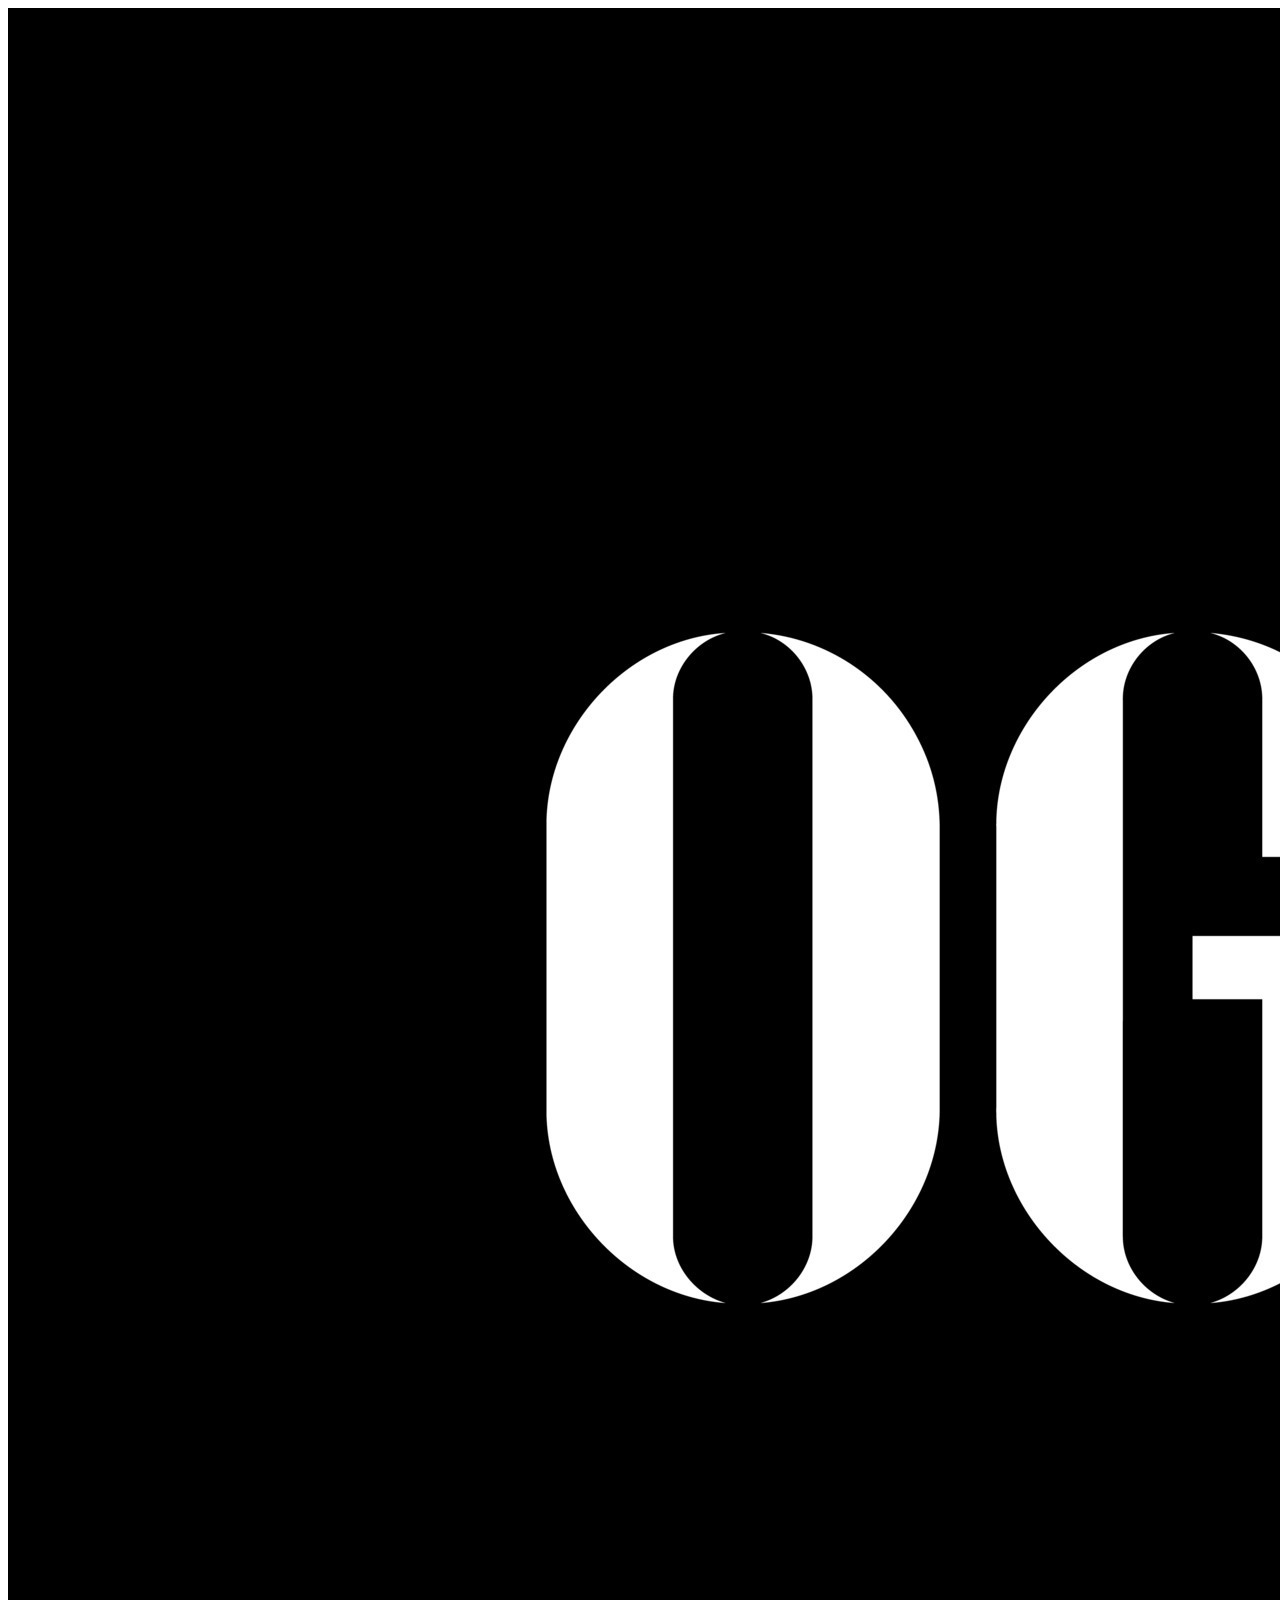
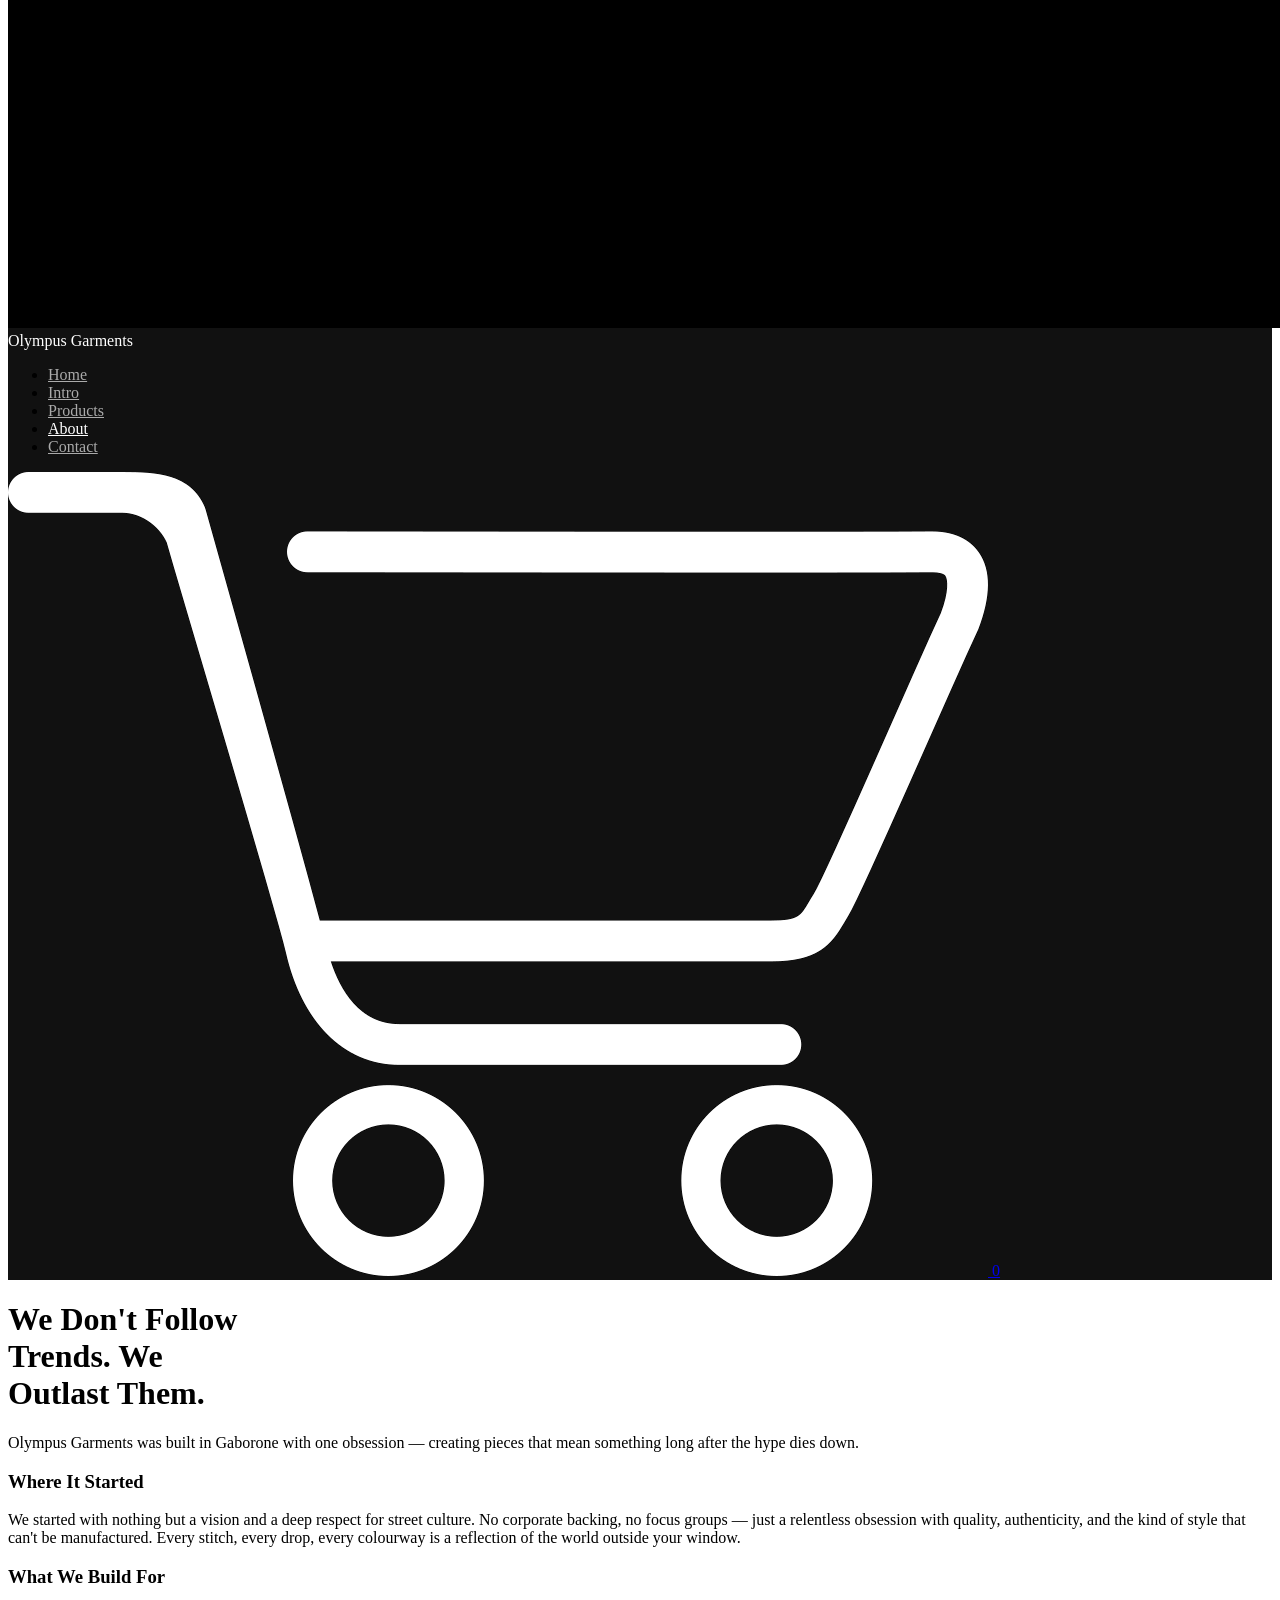
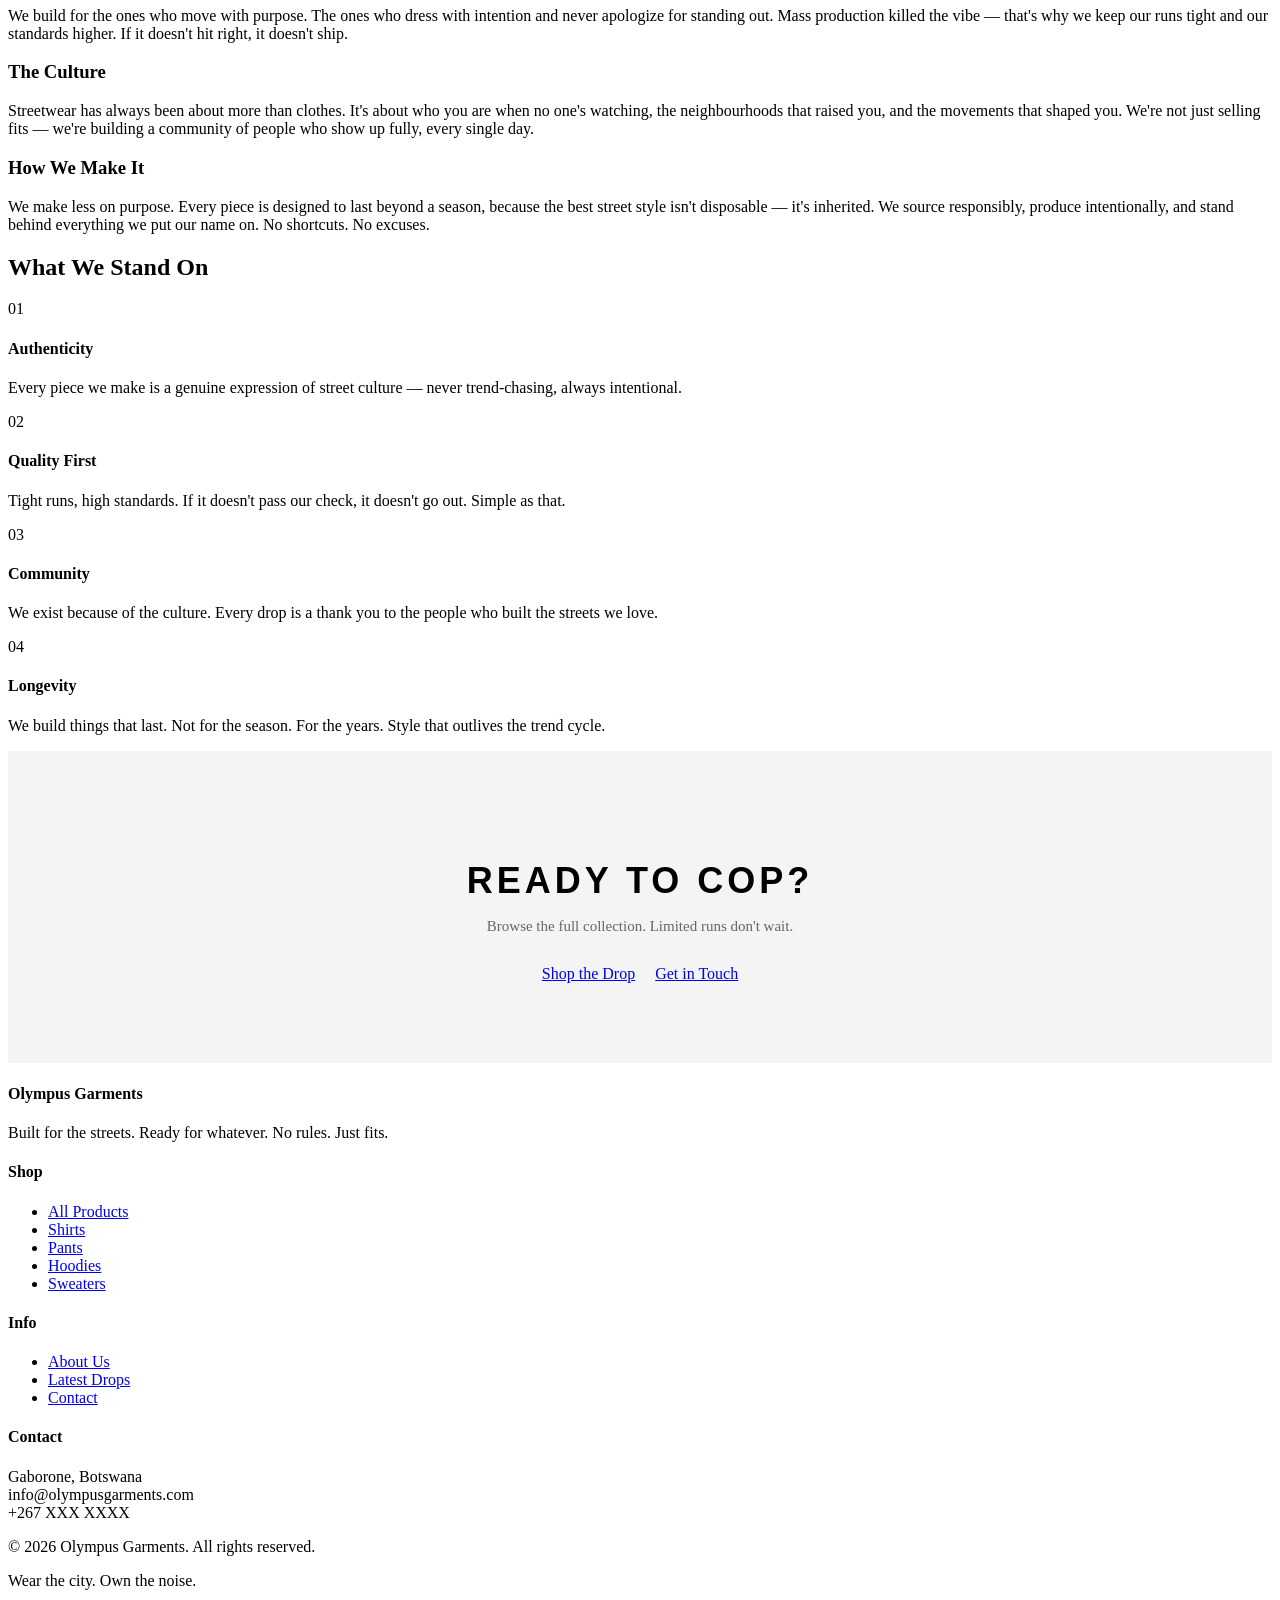
==== about.html @ c81aa8f4 "Update about.html" ====
<!DOCTYPE html>
<html lang="en">
<head>
    <meta charset="UTF-8">
    <meta name="viewport" content="width=device-width, initial-scale=1.0">
    <title>About — Olympus Garments</title>
    <link rel="stylesheet" href="style.css">
</head>
<body>

<!-- NAVBAR -->
<div style="background:#111;">
    <div class="container">
        <div class="navbar">
            <div class="logo">
                <img src="images/OG LOGO.webp" alt="OG Logo">
                <span class="brand-name" style="color:#fff;">Olympus Garments</span>
            </div>
            <nav>
                <ul>
                    <li><a href="index.html" style="color:#aaa;">Home</a></li>
                    <li><a href="intro.html" style="color:#aaa;">Intro</a></li>
                    <li><a href="products.html" style="color:#aaa;">Products</a></li>
                    <li><a href="about.html" style="color:#fff;">About</a></li>
                    <li><a href="contact.html" style="color:#aaa;">Contact</a></li>
                   
                </ul>
            </nav>
            <a href="cart.html" class="cart-icon">
                <img src="images/shopping-cart-svg-png-icon-download-28.png" alt="Cart" style="filter:invert(1)">
                <span class="cart-count" id="cartCount">0</span>
            </a>
        </div>
    </div>
</div>

<!-- HERO -->
<div class="about-hero">
    <div class="container">
        <h1>We Don't Follow<br>Trends. We<br>Outlast Them.</h1>
        <p>Olympus Garments was built in Gaborone with one obsession — creating pieces that mean something long after the hype dies down.</p>
    </div>
</div>

<!-- STORY BLOCKS -->
<div class="about-blocks">
    <div class="about-block">
        <h3>Where It Started</h3>
        <p>We started with nothing but a vision and a deep respect for street culture. No corporate backing, no focus groups — just a relentless obsession with quality, authenticity, and the kind of style that can't be manufactured. Every stitch, every drop, every colourway is a reflection of the world outside your window.</p>
    </div>
    <div class="about-block">
        <h3>What We Build For</h3>
        <p>We build for the ones who move with purpose. The ones who dress with intention and never apologize for standing out. Mass production killed the vibe — that's why we keep our runs tight and our standards higher. If it doesn't hit right, it doesn't ship.</p>
    </div>
    <div class="about-block">
        <h3>The Culture</h3>
        <p>Streetwear has always been about more than clothes. It's about who you are when no one's watching, the neighbourhoods that raised you, and the movements that shaped you. We're not just selling fits — we're building a community of people who show up fully, every single day.</p>
    </div>
    <div class="about-block">
        <h3>How We Make It</h3>
        <p>We make less on purpose. Every piece is designed to last beyond a season, because the best street style isn't disposable — it's inherited. We source responsibly, produce intentionally, and stand behind everything we put our name on. No shortcuts. No excuses.</p>
    </div>
</div>

<!-- VALUES -->
<div class="values-section">
    <div class="container">
        <div class="section-title light">
            <h2>What We Stand On</h2>
        </div>
        <div class="values-grid">
            <div class="value-item">
                <span class="value-num">01</span>
                <h4>Authenticity</h4>
                <p>Every piece we make is a genuine expression of street culture — never trend-chasing, always intentional.</p>
            </div>
            <div class="value-item">
                <span class="value-num">02</span>
                <h4>Quality First</h4>
                <p>Tight runs, high standards. If it doesn't pass our check, it doesn't go out. Simple as that.</p>
            </div>
            <div class="value-item">
                <span class="value-num">03</span>
                <h4>Community</h4>
                <p>We exist because of the culture. Every drop is a thank you to the people who built the streets we love.</p>
            </div>
            <div class="value-item">
                <span class="value-num">04</span>
                <h4>Longevity</h4>
                <p>We build things that last. Not for the season. For the years. Style that outlives the trend cycle.</p>
            </div>
        </div>
    </div>
</div>

<!-- CTA -->
<div style="background:#f4f4f4; padding:80px 0; text-align:center;">
    <div class="container">
        <h2 style="font-family:'Montserrat',sans-serif;font-size:36px;font-weight:900;letter-spacing:4px;text-transform:uppercase;margin-bottom:16px;">Ready to Cop?</h2>
        <p style="color:#666;font-size:15px;margin-bottom:30px;">Browse the full collection. Limited runs don't wait.</p>
        <a href="products.html" class="btn">Shop the Drop</a>
        <a href="contact.html" class="btn-outline" style="margin-left:16px;">Get in Touch</a>
    </div>
</div>

<!-- FOOTER -->
<footer>
    <div class="container">
        <div class="footer-grid">
            <div class="footer-col">
                <h4>Olympus Garments</h4>
                <p>Built for the streets. Ready for whatever. No rules. Just fits.</p>
            </div>
            <div class="footer-col">
                <h4>Shop</h4>
                <ul>
                    <li><a href="products.html">All Products</a></li>
                    <li><a href="products.html#shirts">Shirts</a></li>
                    <li><a href="products.html#pants">Pants</a></li>
                    <li><a href="products.html#hoodies">Hoodies</a></li>
                    <li><a href="products.html#sweaters">Sweaters</a></li>
                </ul>
            </div>
            <div class="footer-col">
                <h4>Info</h4>
                <ul>
                    <li><a href="about.html">About Us</a></li>
                    <li><a href="intro.html">Latest Drops</a></li>
                    <li><a href="contact.html">Contact</a></li>
                </ul>
            </div>
            <div class="footer-col">
                <h4>Contact</h4>
                <p>Gaborone, Botswana<br>info@olympusgarments.com<br>+267 XXX XXXX</p>
            </div>
        </div>
        <div class="footer-bottom">
            <p>© 2026 Olympus Garments. All rights reserved.</p>
            <p>Wear the city. Own the noise.</p>
        </div>
    </div>
</footer>

<script>
    function updateCartCount() {
        const cart = JSON.parse(localStorage.getItem('ogCart') || '[]');
        document.getElementById('cartCount').textContent = cart.reduce((a, i) => a + i.qty, 0);
    }
    updateCartCount();
</script>
</body>
</html>
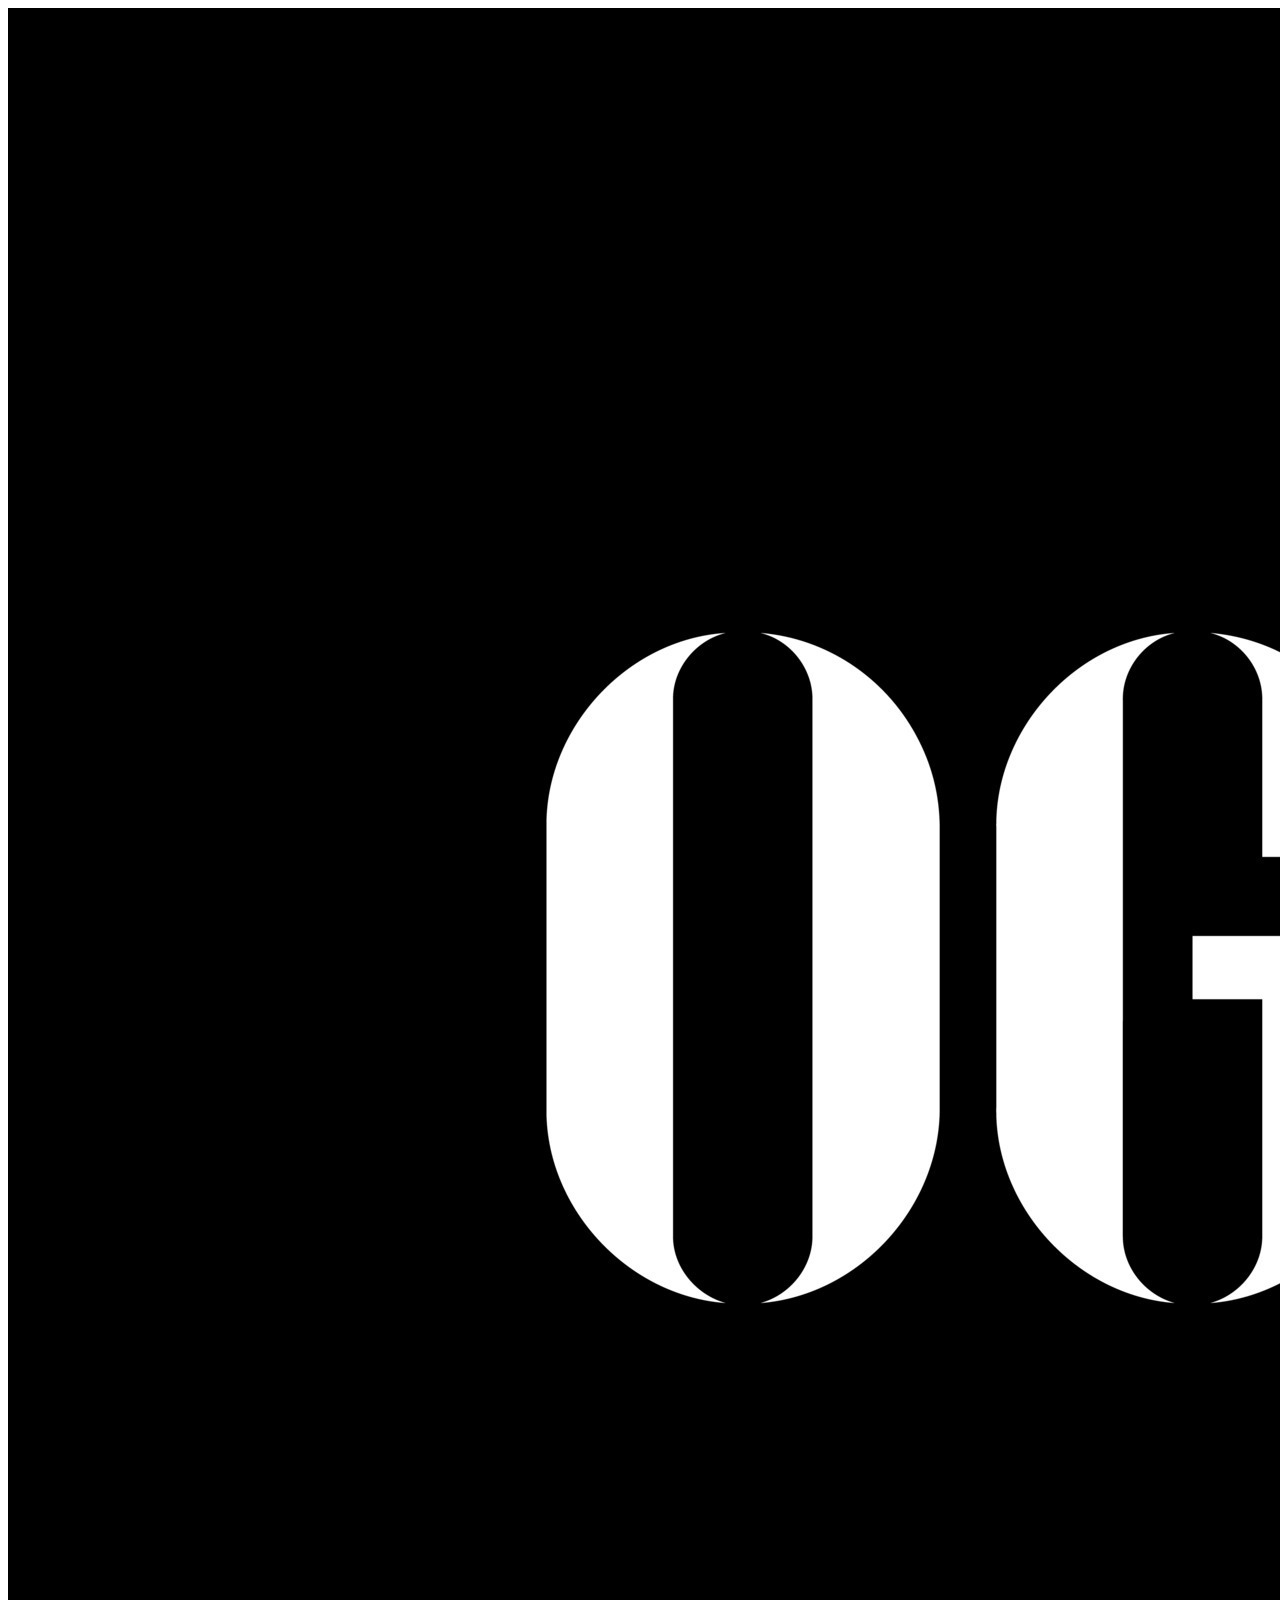
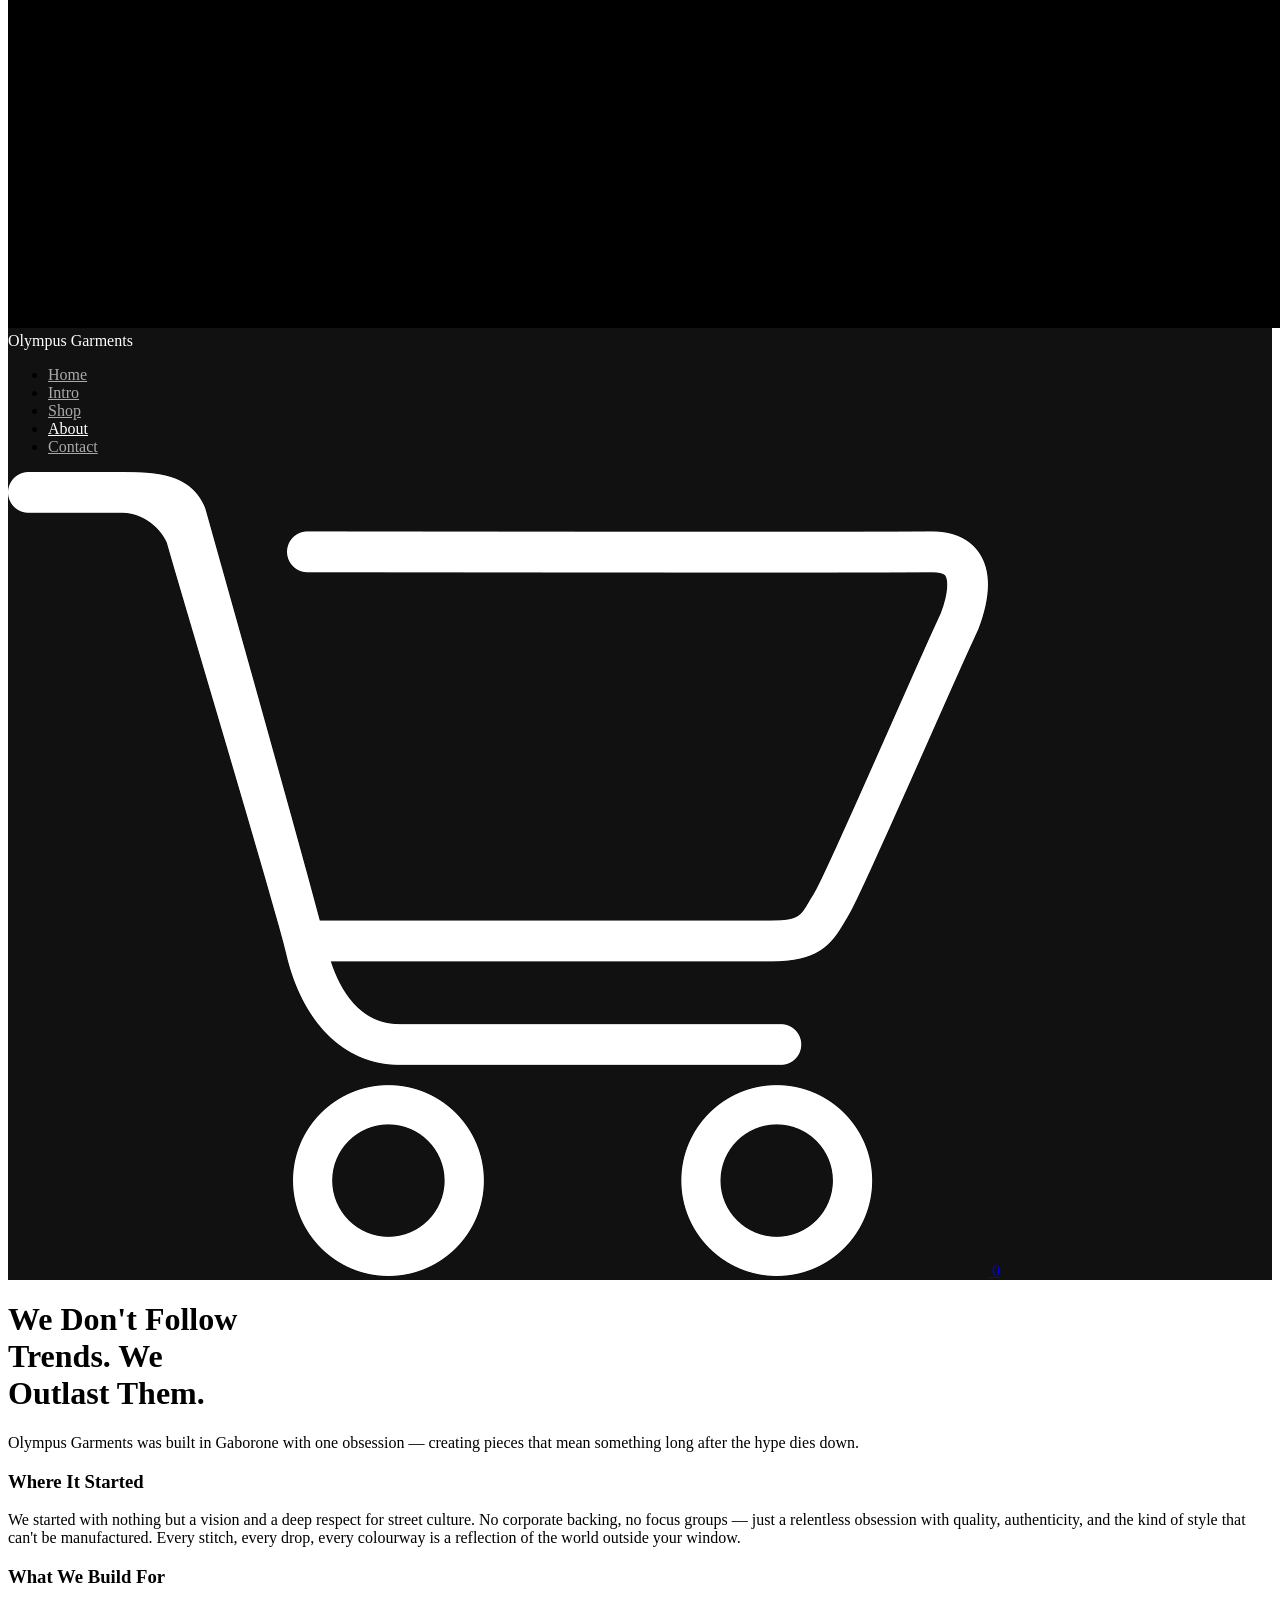
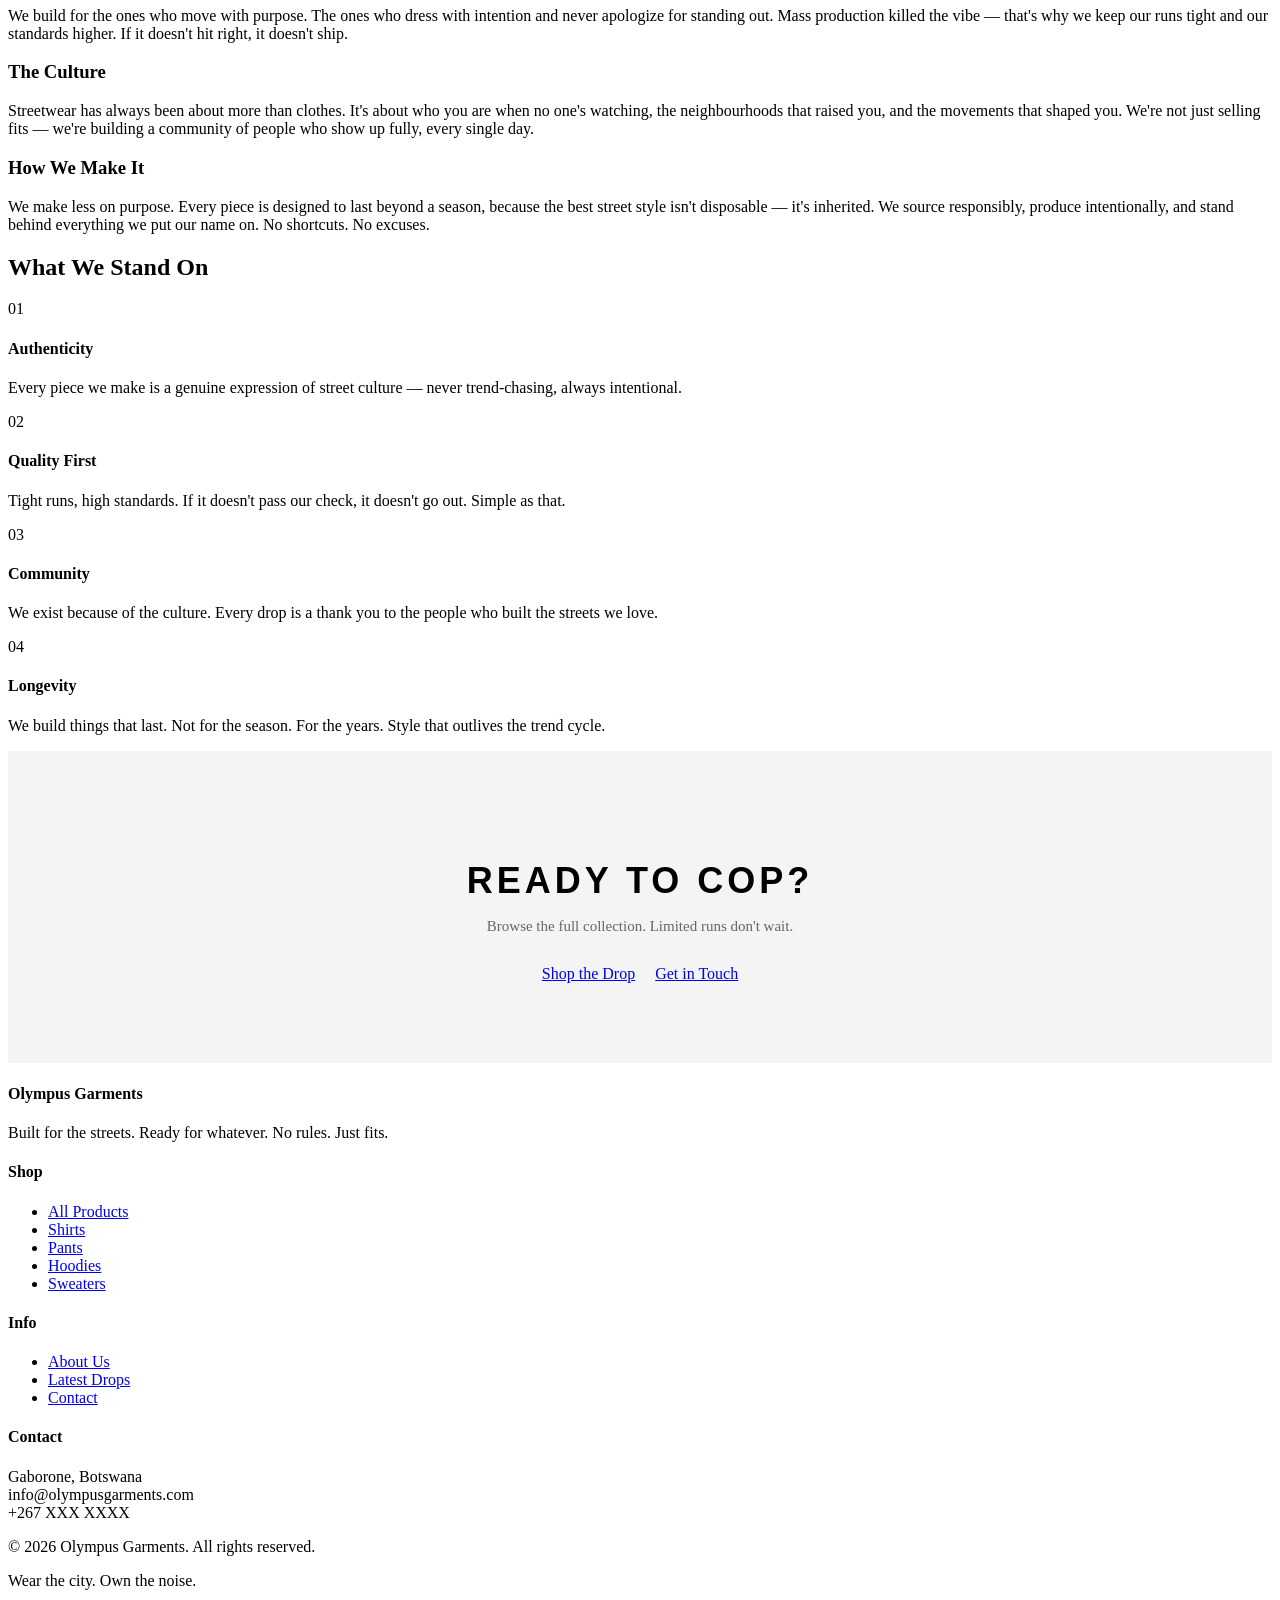
==== commit 5a39d7f9: "Update about.html" ====
--- a/about.html
+++ b/about.html
@@ -21,7 +21,7 @@
                 <ul>
                     <li><a href="index.html" style="color:#aaa;">Home</a></li>
                     <li><a href="intro.html" style="color:#aaa;">Intro</a></li>
-                    <li><a href="products.html" style="color:#aaa;">Products</a></li>
+                    <li><a href="shop.html" style="color:#aaa;">Shop</a></li>
                     <li><a href="about.html" style="color:#fff;">About</a></li>
                     <li><a href="contact.html" style="color:#aaa;">Contact</a></li>
                    
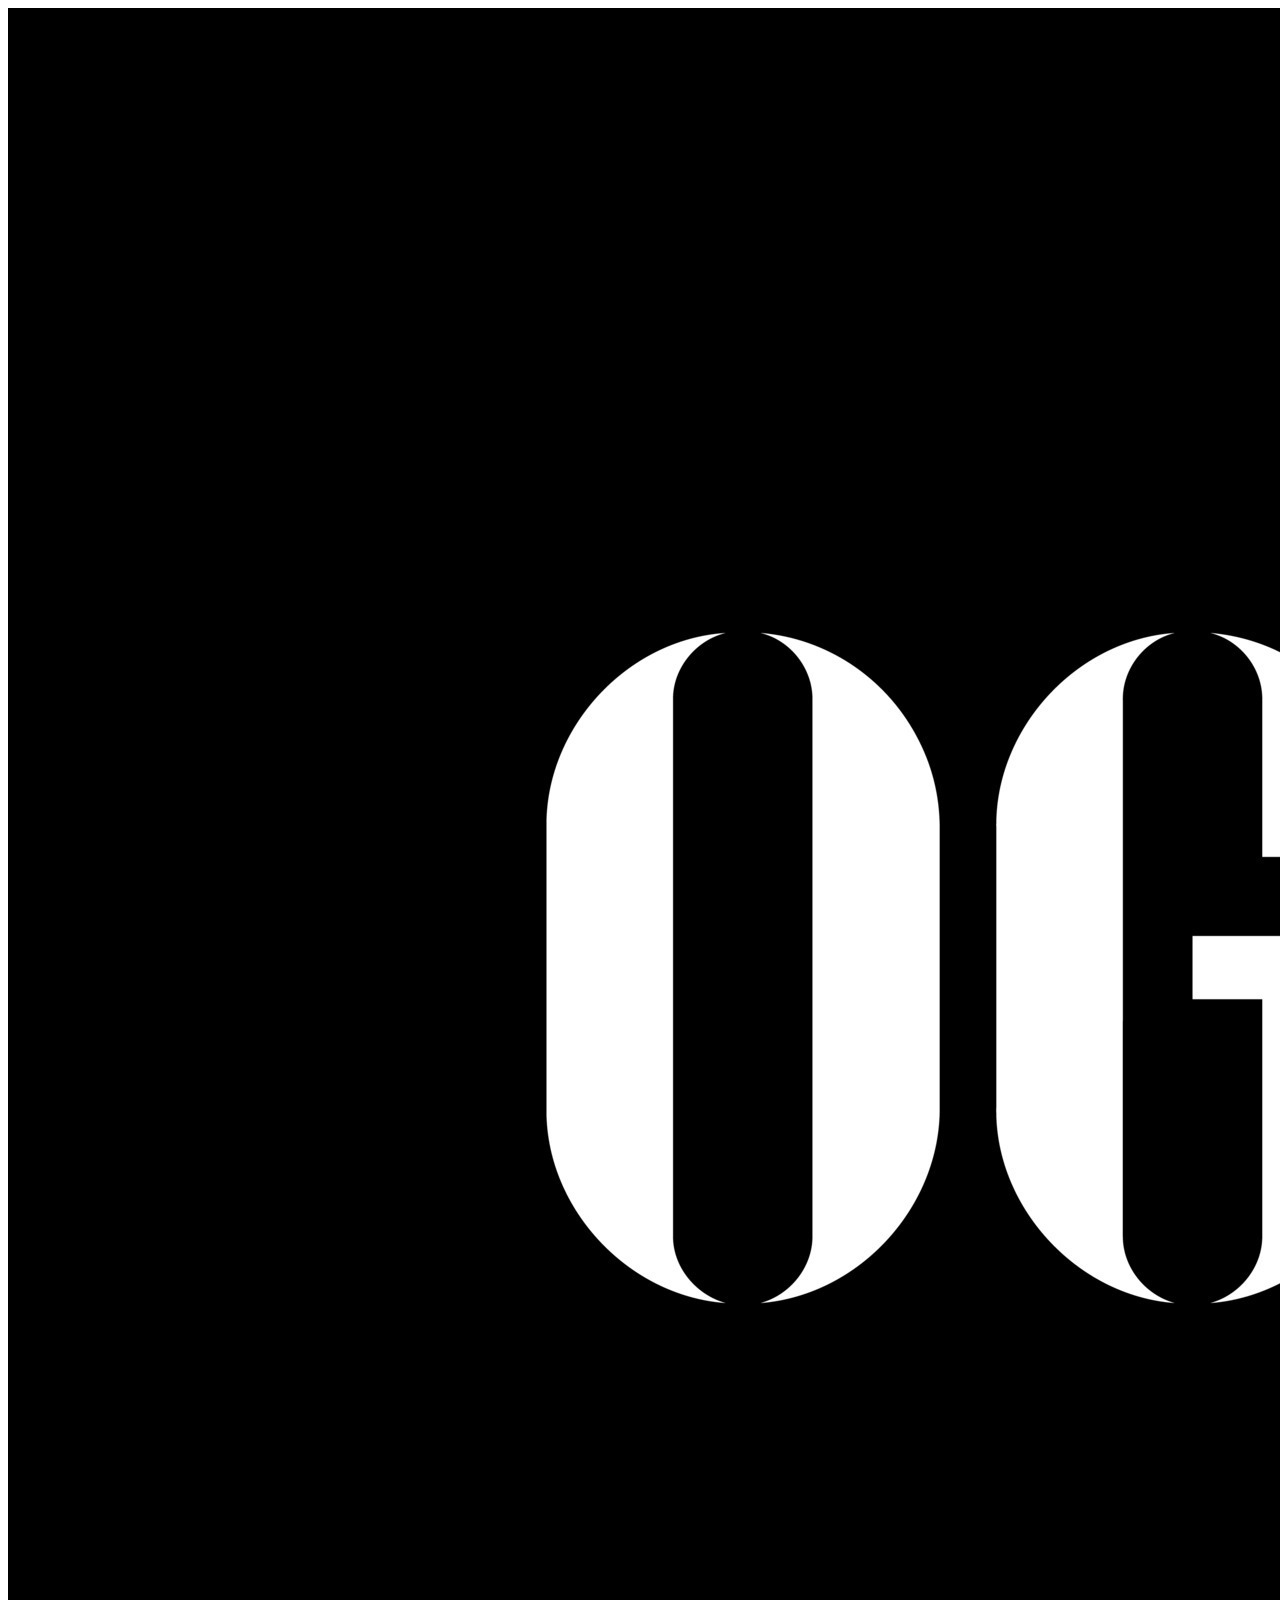
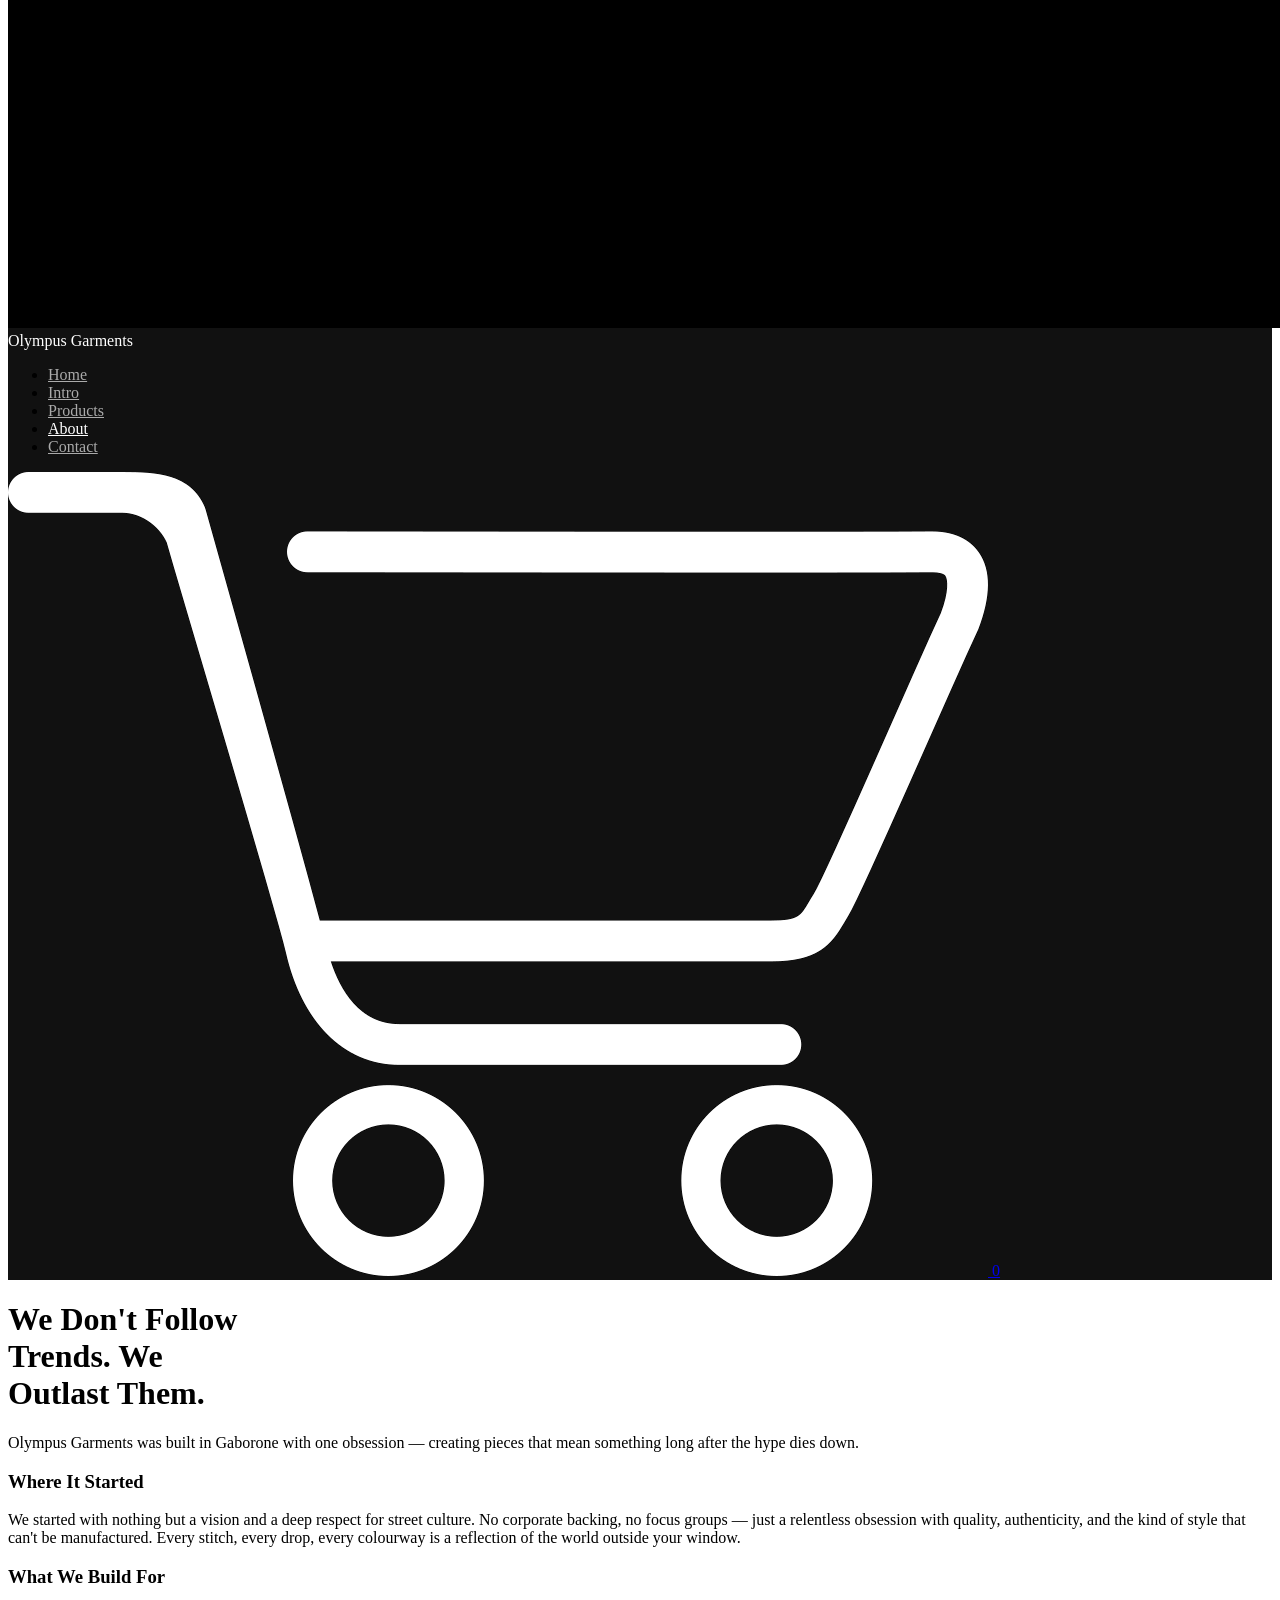
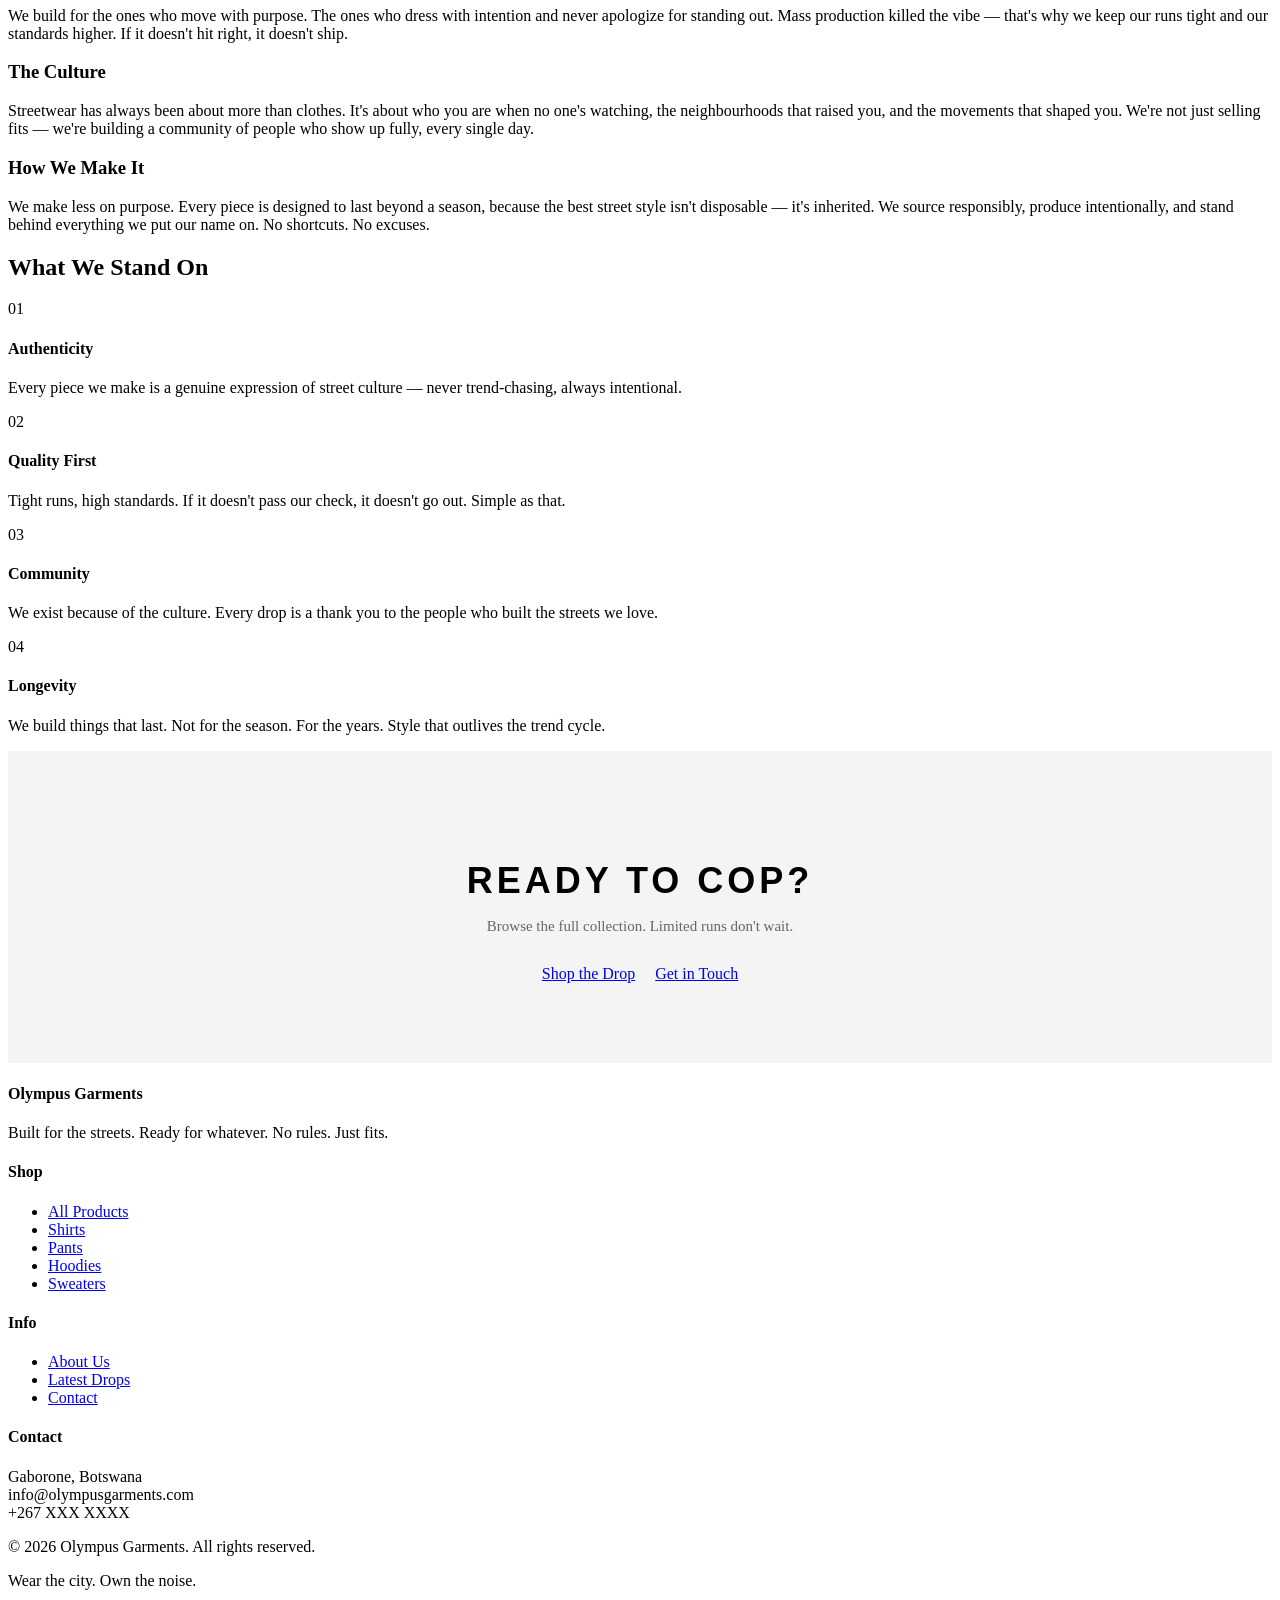
==== commit 74201074: "Replace 'Shop' link with 'Products' link" ====
--- a/about.html
+++ b/about.html
@@ -21,7 +21,7 @@
                 <ul>
                     <li><a href="index.html" style="color:#aaa;">Home</a></li>
                     <li><a href="intro.html" style="color:#aaa;">Intro</a></li>
-                    <li><a href="shop.html" style="color:#aaa;">Shop</a></li>
+                    <li><a href="products.html" style="color:#aaa;">Products</a></li>
                     <li><a href="about.html" style="color:#fff;">About</a></li>
                     <li><a href="contact.html" style="color:#aaa;">Contact</a></li>
                    
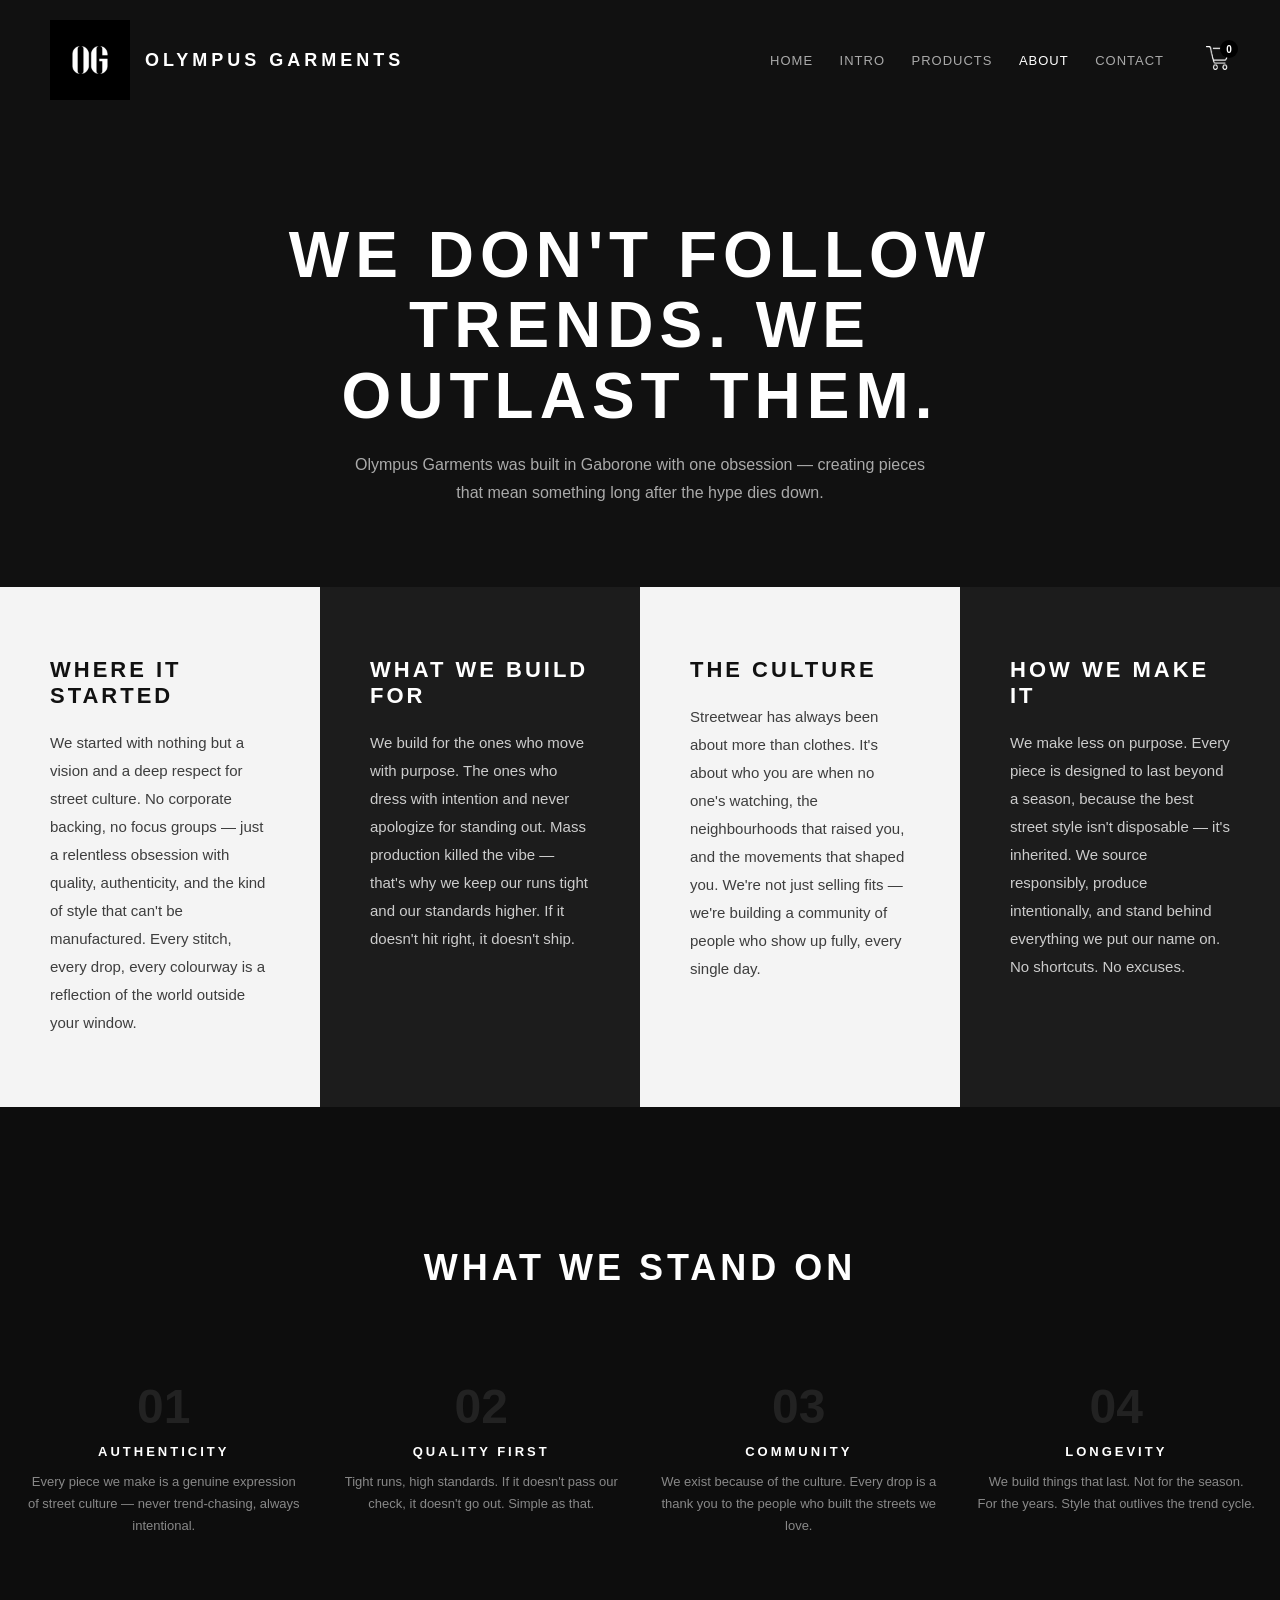
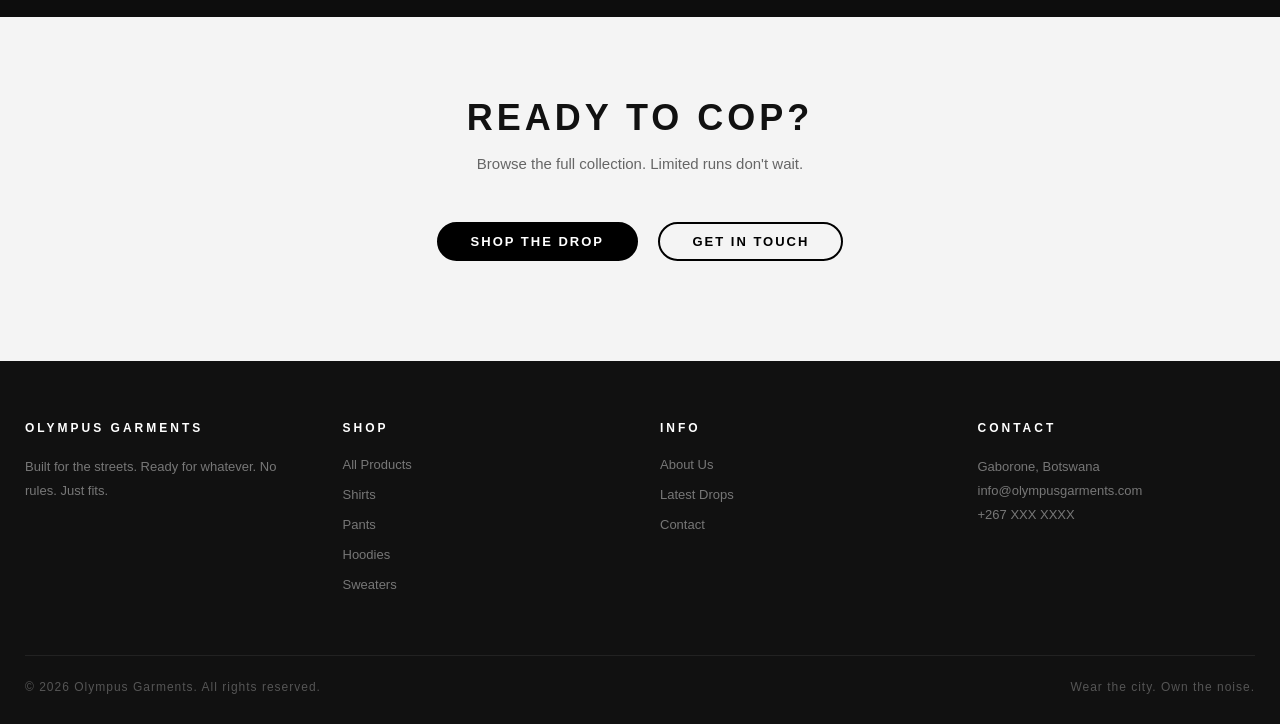
==== commit b37efc5b: "Update about.html" ====
--- a/about.html
+++ b/about.html
@@ -1,4 +1,3 @@
-
 <!DOCTYPE html>
 <html lang="en">
 <head>
@@ -6,6 +5,7 @@
     <meta name="viewport" content="width=device-width, initial-scale=1.0">
     <title>About — Olympus Garments</title>
     <link rel="stylesheet" href="style.css">
+     <script src="script.js"></script>
 </head>
 <body>
 
--- a/style.css
+++ b/style.css
@@ -0,0 +1,1215 @@
+@import url('https://fonts.googleapis.com/css2?family=Montserrat:wght@400;600;700;800;900&family=Poppins:wght@300;400;500;600&display=swap');
+
+* {
+    margin: 0;
+    padding: 0;
+    box-sizing: border-box;
+}
+
+body {
+    font-family: "Poppins", sans-serif;
+    background: #fff;
+    color: #111;
+}
+
+a {
+    text-decoration: none;
+    color: inherit;
+}
+
+/* ── NAVBAR ── */
+.navbar {
+    display: flex;
+    align-items: center;
+    padding: 20px 25px;
+    position: sticky;
+    top: 0;
+    z-index: 1000;
+    background: inherit;
+}
+
+.logo {
+    display: flex;
+    align-items: center;
+    gap: 15px;
+}
+
+.logo img {
+    width: 80px;
+    height: 80px;
+    object-fit: cover;
+}
+
+.brand-name {
+    font-family: "Montserrat", sans-serif;
+    font-size: 18px;
+    font-weight: 800;
+    letter-spacing: 4px;
+    color: #000;
+    text-transform: uppercase;
+}
+
+nav {
+    flex: 1;
+    text-align: right;
+}
+
+nav ul {
+    display: inline-block;
+    list-style: none;
+}
+
+nav ul li {
+    display: inline-block;
+    margin-right: 22px;
+}
+
+nav ul li a {
+    font-size: 13px;
+    font-weight: 500;
+    letter-spacing: 1px;
+    text-transform: uppercase;
+    color: inherit;
+    transition: opacity 0.2s;
+}
+
+nav ul li a:hover {
+    opacity: 0.5;
+}
+
+.cart-icon {
+    margin-left: 20px;
+    position: relative;
+    cursor: pointer;
+}
+
+.cart-icon img {
+    width: 24px;
+    height: 24px;
+}
+
+.cart-count {
+    position: absolute;
+    top: -6px;
+    right: -8px;
+    background: #000;
+    color: #fff;
+    font-size: 10px;
+    font-weight: 700;
+    width: 18px;
+    height: 18px;
+    border-radius: 50%;
+    display: flex;
+    align-items: center;
+    justify-content: center;
+}
+
+/* ── CONTAINERS ── */
+.container {
+    max-width: 1350px;
+    margin: auto;
+    padding: 0 25px;
+}
+
+.small-container {
+    max-width: 1080px;
+    margin: auto;
+    padding: 0 25px;
+}
+
+.row {
+    display: flex;
+    align-items: center;
+    flex-wrap: wrap;
+    justify-content: space-around;
+}
+
+/* ── BUTTON ── */
+.btn {
+    display: inline-block;
+    background: #000;
+    color: #fff;
+    padding: 10px 32px;
+    margin: 20px 0;
+    border-radius: 30px;
+    font-size: 13px;
+    font-weight: 600;
+    letter-spacing: 2px;
+    text-transform: uppercase;
+    transition: background 0.3s, transform 0.2s;
+    border: 2px solid #000;
+    cursor: pointer;
+}
+
+.btn:hover {
+    background: #563434;
+    border-color: #563434;
+    transform: translateY(-2px);
+}
+
+.btn-outline {
+    display: inline-block;
+    background: transparent;
+    color: #000;
+    padding: 10px 32px;
+    border-radius: 30px;
+    font-size: 13px;
+    font-weight: 600;
+    letter-spacing: 2px;
+    text-transform: uppercase;
+    border: 2px solid #000;
+    transition: all 0.3s;
+    cursor: pointer;
+}
+
+.btn-outline:hover {
+    background: #000;
+    color: #fff;
+}
+
+/* ── SECTION TITLES ── */
+.section-title {
+    text-align: center;
+    padding: 60px 0 40px;
+}
+
+.section-title h2 {
+    font-family: "Montserrat", sans-serif;
+    font-size: 36px;
+    font-weight: 900;
+    letter-spacing: 4px;
+    text-transform: uppercase;
+}
+
+.section-title p {
+    font-size: 14px;
+    color: #666;
+    margin-top: 10px;
+    letter-spacing: 1px;
+}
+
+.section-title.light h2 {
+    color: #fff;
+}
+
+.section-title.light p {
+    color: #aaa;
+}
+
+/* ── HEADER (HOME) ── */
+.header {
+    background: radial-gradient(#fff, #ffd6d6);
+}
+
+.header .navbar {
+    background: transparent;
+}
+
+.header .row {
+    margin-top: 40px;
+    padding-bottom: 60px;
+}
+
+.col-2 {
+    flex-basis: 48%;
+    min-width: 300px;
+}
+
+.col-2 img {
+    max-width: 100%;
+    padding: 30px 0;
+    max-height: 700px;
+    object-fit: cover;
+}
+
+.col-2 h1 {
+    font-family: "Montserrat", sans-serif;
+    font-size: 54px;
+    font-weight: 900;
+    line-height: 62px;
+    margin: 20px 0;
+    letter-spacing: 2px;
+}
+
+.col-2 p {
+    font-size: 15px;
+    line-height: 28px;
+    color: #444;
+}
+
+/* ── CATEGORIES ── */
+.categories {
+    background: #0d0d0d;
+    padding: 60px 0;
+}
+
+.col-3 {
+    flex-basis: 30%;
+    min-width: 250px;
+    margin-bottom: 30px;
+    position: relative;
+    overflow: hidden;
+    border-radius: 8px;
+    cursor: pointer;
+}
+
+.col-3 img {
+    width: 100%;
+    height: 380px;
+    object-fit: cover;
+    display: block;
+    transition: transform 0.4s ease;
+}
+
+.col-3:hover img {
+    transform: scale(1.05);
+}
+
+.col-3 .cat-label {
+    position: absolute;
+    bottom: 0;
+    left: 0;
+    right: 0;
+    background: linear-gradient(transparent, rgba(0,0,0,0.85));
+    color: #fff;
+    padding: 30px 20px 20px;
+    font-family: "Montserrat", sans-serif;
+    font-size: 16px;
+    font-weight: 700;
+    letter-spacing: 3px;
+    text-transform: uppercase;
+}
+
+/* ── PRODUCTS GRID ── */
+.products-section {
+    padding: 60px 0;
+    background: #f4f4f4;
+}
+
+.product-grid {
+    display: grid;
+    grid-template-columns: repeat(auto-fill, minmax(260px, 1fr));
+    gap: 30px;
+    padding: 20px 0;
+}
+
+.product-card {
+    background: #fff;
+    border-radius: 10px;
+    overflow: hidden;
+    transition: transform 0.3s, box-shadow 0.3s;
+    cursor: pointer;
+}
+
+.product-card:hover {
+    transform: translateY(-6px);
+    box-shadow: 0 20px 40px rgba(0,0,0,0.12);
+}
+
+.product-card img {
+    width: 100%;
+    height: 320px;
+    object-fit: cover;
+    display: block;
+}
+
+.product-info {
+    padding: 16px 18px 20px;
+}
+
+.product-info h4 {
+    font-family: "Montserrat", sans-serif;
+    font-size: 14px;
+    font-weight: 700;
+    letter-spacing: 1px;
+    text-transform: uppercase;
+    margin-bottom: 6px;
+}
+
+.product-info .price {
+    font-size: 16px;
+    font-weight: 600;
+    color: #111;
+    margin-bottom: 12px;
+}
+
+.product-info .tag {
+    display: inline-block;
+    font-size: 10px;
+    font-weight: 700;
+    letter-spacing: 2px;
+    text-transform: uppercase;
+    padding: 3px 10px;
+    border-radius: 20px;
+    margin-bottom: 12px;
+}
+
+.tag-new { background: #000; color: #fff; }
+.tag-limited { background: #563434; color: #fff; }
+.tag-sale { background: #e8e8e8; color: #333; }
+
+.add-to-cart {
+    width: 100%;
+    padding: 10px;
+    background: #000;
+    color: #fff;
+    border: none;
+    border-radius: 6px;
+    font-family: "Montserrat", sans-serif;
+    font-size: 12px;
+    font-weight: 700;
+    letter-spacing: 2px;
+    text-transform: uppercase;
+    cursor: pointer;
+    transition: background 0.3s;
+}
+
+.add-to-cart:hover {
+    background: #563434;
+}
+
+/* ── FILTER BAR ── */
+.filter-bar {
+    display: flex;
+    gap: 12px;
+    flex-wrap: wrap;
+    margin-bottom: 30px;
+    align-items: center;
+}
+
+.filter-btn {
+    padding: 8px 22px;
+    border: 1.5px solid #000;
+    background: transparent;
+    border-radius: 30px;
+    font-family: "Montserrat", sans-serif;
+    font-size: 11px;
+    font-weight: 700;
+    letter-spacing: 2px;
+    text-transform: uppercase;
+    cursor: pointer;
+    transition: all 0.2s;
+}
+
+.filter-btn:hover,
+.filter-btn.active {
+    background: #000;
+    color: #fff;
+}
+
+/* ── ABOUT ── */
+.about-hero {
+    background: #111;
+    color: #fff;
+    padding: 100px 0 80px;
+    text-align: center;
+}
+
+.about-hero h1 {
+    font-family: "Montserrat", sans-serif;
+    font-size: 64px;
+    font-weight: 900;
+    letter-spacing: 6px;
+    text-transform: uppercase;
+    line-height: 1.1;
+}
+
+.about-hero p {
+    font-size: 16px;
+    color: #aaa;
+    max-width: 600px;
+    margin: 20px auto 0;
+    line-height: 28px;
+}
+
+.about-blocks {
+    display: grid;
+    grid-template-columns: repeat(auto-fit, minmax(300px, 1fr));
+    gap: 0;
+}
+
+.about-block {
+    padding: 70px 50px;
+}
+
+.about-block:nth-child(odd) {
+    background: #f4f4f4;
+}
+
+.about-block:nth-child(even) {
+    background: #1c1c1c;
+    color: #fff;
+}
+
+.about-block h3 {
+    font-family: "Montserrat", sans-serif;
+    font-size: 22px;
+    font-weight: 900;
+    letter-spacing: 3px;
+    text-transform: uppercase;
+    margin-bottom: 20px;
+}
+
+.about-block p {
+    font-size: 15px;
+    line-height: 28px;
+    color: inherit;
+    opacity: 0.8;
+}
+
+.about-block:nth-child(even) p {
+    color: #ccc;
+    opacity: 1;
+}
+
+.values-section {
+    background: #0d0d0d;
+    padding: 80px 0;
+    text-align: center;
+}
+
+.values-grid {
+    display: grid;
+    grid-template-columns: repeat(auto-fit, minmax(200px, 1fr));
+    gap: 40px;
+    margin-top: 50px;
+}
+
+.value-item h4 {
+    font-family: "Montserrat", sans-serif;
+    font-size: 13px;
+    font-weight: 800;
+    letter-spacing: 3px;
+    text-transform: uppercase;
+    color: #fff;
+    margin-bottom: 12px;
+}
+
+.value-item p {
+    font-size: 13px;
+    color: #888;
+    line-height: 22px;
+}
+
+.value-num {
+    font-family: "Montserrat", sans-serif;
+    font-size: 48px;
+    font-weight: 900;
+    color: #222;
+    display: block;
+    margin-bottom: 10px;
+}
+
+/* ── INTRO / DROPS ── */
+.intro-hero {
+    background: #000;
+    color: #fff;
+    padding: 100px 0 60px;
+    text-align: center;
+}
+
+.intro-hero h1 {
+    font-family: "Montserrat", sans-serif;
+    font-size: 56px;
+    font-weight: 900;
+    letter-spacing: 6px;
+    text-transform: uppercase;
+}
+
+.intro-hero p {
+    font-size: 14px;
+    color: #777;
+    letter-spacing: 3px;
+    margin-top: 12px;
+    text-transform: uppercase;
+}
+
+.drops-grid {
+    display: grid;
+    grid-template-columns: repeat(auto-fill, minmax(340px, 1fr));
+    gap: 2px;
+    background: #000;
+}
+
+.drop-card {
+    position: relative;
+    overflow: hidden;
+    cursor: pointer;
+    aspect-ratio: 3/4;
+    background: #1a1a1a;
+}
+
+.drop-card img {
+    width: 100%;
+    height: 100%;
+    object-fit: cover;
+    display: block;
+    transition: transform 0.6s ease;
+    filter: grayscale(20%);
+}
+
+.drop-card:hover img {
+    transform: scale(1.08);
+    filter: grayscale(0%);
+}
+
+.drop-overlay {
+    position: absolute;
+    bottom: 0;
+    left: 0;
+    right: 0;
+    padding: 40px 30px 30px;
+    background: linear-gradient(transparent, rgba(0,0,0,0.9));
+    color: #fff;
+    transform: translateY(20px);
+    opacity: 0;
+    transition: all 0.4s ease;
+}
+
+.drop-card:hover .drop-overlay {
+    transform: translateY(0);
+    opacity: 1;
+}
+
+.drop-tag {
+    font-size: 10px;
+    font-weight: 800;
+    letter-spacing: 3px;
+    text-transform: uppercase;
+    color: #ffd6d6;
+    display: block;
+    margin-bottom: 8px;
+}
+
+.drop-overlay h3 {
+    font-family: "Montserrat", sans-serif;
+    font-size: 22px;
+    font-weight: 900;
+    letter-spacing: 2px;
+    text-transform: uppercase;
+    margin-bottom: 8px;
+}
+
+.drop-overlay p {
+    font-size: 13px;
+    color: #aaa;
+    line-height: 20px;
+}
+
+.drop-static {
+    padding: 30px;
+    background: #111;
+    color: #fff;
+}
+
+.drop-static .drop-tag {
+    display: block;
+    margin-bottom: 8px;
+}
+
+.drop-static h3 {
+    font-family: "Montserrat", sans-serif;
+    font-size: 18px;
+    font-weight: 900;
+    letter-spacing: 2px;
+    text-transform: uppercase;
+    margin-bottom: 8px;
+}
+
+.drop-static p {
+    font-size: 13px;
+    color: #888;
+}
+
+.notify-section {
+    background: #111;
+    padding: 80px 0;
+    text-align: center;
+    color: #fff;
+}
+
+.notify-section h2 {
+    font-family: "Montserrat", sans-serif;
+    font-size: 32px;
+    font-weight: 900;
+    letter-spacing: 4px;
+    text-transform: uppercase;
+    margin-bottom: 12px;
+}
+
+.notify-section p {
+    color: #777;
+    font-size: 14px;
+    margin-bottom: 30px;
+}
+
+.notify-form {
+    display: flex;
+    justify-content: center;
+    gap: 0;
+    max-width: 480px;
+    margin: 0 auto;
+}
+
+.notify-form input {
+    flex: 1;
+    padding: 14px 20px;
+    border: 1.5px solid #333;
+    background: #1a1a1a;
+    color: #fff;
+    font-family: "Poppins", sans-serif;
+    font-size: 13px;
+    border-radius: 30px 0 0 30px;
+    outline: none;
+}
+
+.notify-form input::placeholder { color: #555; }
+
+.notify-form button {
+    padding: 14px 28px;
+    background: #fff;
+    color: #000;
+    border: none;
+    font-family: "Montserrat", sans-serif;
+    font-size: 12px;
+    font-weight: 800;
+    letter-spacing: 2px;
+    text-transform: uppercase;
+    border-radius: 0 30px 30px 0;
+    cursor: pointer;
+    transition: background 0.3s;
+}
+
+.notify-form button:hover { background: #ffd6d6; }
+
+/* ── CONTACT ── */
+.contact-hero {
+    background: radial-gradient(#fff, #ffd6d6);
+    padding: 100px 0 60px;
+    text-align: center;
+}
+
+.contact-hero h1 {
+    font-family: "Montserrat", sans-serif;
+    font-size: 56px;
+    font-weight: 900;
+    letter-spacing: 6px;
+    text-transform: uppercase;
+}
+
+.contact-hero p {
+    font-size: 15px;
+    color: #666;
+    max-width: 500px;
+    margin: 16px auto 0;
+    line-height: 26px;
+}
+
+.contact-section {
+    padding: 80px 0;
+    background: #fff;
+}
+
+.contact-grid {
+    display: grid;
+    grid-template-columns: 1fr 1.4fr;
+    gap: 80px;
+    align-items: start;
+}
+
+.contact-info h3 {
+    font-family: "Montserrat", sans-serif;
+    font-size: 18px;
+    font-weight: 900;
+    letter-spacing: 3px;
+    text-transform: uppercase;
+    margin-bottom: 30px;
+}
+
+.contact-detail {
+    margin-bottom: 28px;
+}
+
+.contact-detail span {
+    display: block;
+    font-size: 11px;
+    font-weight: 700;
+    letter-spacing: 2px;
+    text-transform: uppercase;
+    color: #999;
+    margin-bottom: 6px;
+}
+
+.contact-detail p {
+    font-size: 15px;
+    color: #111;
+    line-height: 24px;
+}
+
+.contact-form label {
+    display: block;
+    font-size: 11px;
+    font-weight: 700;
+    letter-spacing: 2px;
+    text-transform: uppercase;
+    color: #999;
+    margin-bottom: 8px;
+}
+
+.contact-form input,
+.contact-form select,
+.contact-form textarea {
+    width: 100%;
+    padding: 14px 18px;
+    border: 1.5px solid #e0e0e0;
+    border-radius: 8px;
+    font-family: "Poppins", sans-serif;
+    font-size: 14px;
+    color: #111;
+    background: #fafafa;
+    margin-bottom: 22px;
+    outline: none;
+    transition: border-color 0.2s;
+}
+
+.contact-form input:focus,
+.contact-form select:focus,
+.contact-form textarea:focus {
+    border-color: #000;
+    background: #fff;
+}
+
+.contact-form textarea {
+    height: 140px;
+    resize: vertical;
+}
+
+.form-row {
+    display: grid;
+    grid-template-columns: 1fr 1fr;
+    gap: 16px;
+}
+
+/* ── CART ── */
+.cart-section {
+    padding: 60px 0 100px;
+    background: #f9f9f9;
+    min-height: 80vh;
+}
+
+.cart-grid {
+    display: grid;
+    grid-template-columns: 1.6fr 1fr;
+    gap: 50px;
+    align-items: start;
+}
+
+.cart-items h2 {
+    font-family: "Montserrat", sans-serif;
+    font-size: 22px;
+    font-weight: 900;
+    letter-spacing: 3px;
+    text-transform: uppercase;
+    margin-bottom: 30px;
+    padding-bottom: 16px;
+    border-bottom: 1.5px solid #e0e0e0;
+}
+
+.cart-item {
+    display: flex;
+    gap: 20px;
+    padding: 20px 0;
+    border-bottom: 1px solid #eee;
+    align-items: flex-start;
+}
+
+.cart-item img {
+    width: 100px;
+    height: 120px;
+    object-fit: cover;
+    border-radius: 6px;
+    background: #e8e8e8;
+}
+
+.cart-item-info {
+    flex: 1;
+}
+
+.cart-item-info h4 {
+    font-family: "Montserrat", sans-serif;
+    font-size: 14px;
+    font-weight: 700;
+    letter-spacing: 1px;
+    text-transform: uppercase;
+    margin-bottom: 6px;
+}
+
+.cart-item-info .item-meta {
+    font-size: 12px;
+    color: #999;
+    margin-bottom: 12px;
+    letter-spacing: 1px;
+}
+
+.qty-control {
+    display: flex;
+    align-items: center;
+    gap: 12px;
+}
+
+.qty-btn {
+    width: 28px;
+    height: 28px;
+    border: 1.5px solid #ccc;
+    background: #fff;
+    border-radius: 50%;
+    font-size: 16px;
+    cursor: pointer;
+    display: flex;
+    align-items: center;
+    justify-content: center;
+    transition: all 0.2s;
+}
+
+.qty-btn:hover { border-color: #000; }
+
+.qty-num {
+    font-size: 15px;
+    font-weight: 600;
+    min-width: 20px;
+    text-align: center;
+}
+
+.remove-btn {
+    background: none;
+    border: none;
+    font-size: 12px;
+    color: #999;
+    cursor: pointer;
+    letter-spacing: 1px;
+    text-transform: uppercase;
+    font-family: "Montserrat", sans-serif;
+    font-weight: 700;
+    margin-top: 10px;
+    display: block;
+    transition: color 0.2s;
+}
+
+.remove-btn:hover { color: #c00; }
+
+.cart-item-price {
+    font-family: "Montserrat", sans-serif;
+    font-size: 16px;
+    font-weight: 700;
+}
+
+.order-summary {
+    background: #fff;
+    border-radius: 12px;
+    padding: 30px;
+    position: sticky;
+    top: 100px;
+    border: 1px solid #e8e8e8;
+}
+
+.order-summary h3 {
+    font-family: "Montserrat", sans-serif;
+    font-size: 16px;
+    font-weight: 900;
+    letter-spacing: 3px;
+    text-transform: uppercase;
+    margin-bottom: 24px;
+    padding-bottom: 14px;
+    border-bottom: 1.5px solid #eee;
+}
+
+.summary-line {
+    display: flex;
+    justify-content: space-between;
+    font-size: 14px;
+    margin-bottom: 14px;
+    color: #555;
+}
+
+.summary-line.total {
+    font-family: "Montserrat", sans-serif;
+    font-size: 18px;
+    font-weight: 900;
+    color: #000;
+    border-top: 1.5px solid #eee;
+    padding-top: 16px;
+    margin-top: 8px;
+}
+
+.promo-input {
+    display: flex;
+    gap: 0;
+    margin: 20px 0;
+}
+
+.promo-input input {
+    flex: 1;
+    padding: 11px 16px;
+    border: 1.5px solid #ddd;
+    border-right: none;
+    border-radius: 6px 0 0 6px;
+    font-family: "Poppins", sans-serif;
+    font-size: 13px;
+    outline: none;
+}
+
+.promo-input button {
+    padding: 11px 18px;
+    background: #000;
+    color: #fff;
+    border: none;
+    border-radius: 0 6px 6px 0;
+    font-family: "Montserrat", sans-serif;
+    font-size: 11px;
+    font-weight: 700;
+    letter-spacing: 1px;
+    cursor: pointer;
+}
+
+.checkout-btn {
+    width: 100%;
+    padding: 16px;
+    background: #000;
+    color: #fff;
+    border: none;
+    border-radius: 8px;
+    font-family: "Montserrat", sans-serif;
+    font-size: 13px;
+    font-weight: 800;
+    letter-spacing: 3px;
+    text-transform: uppercase;
+    cursor: pointer;
+    transition: background 0.3s;
+    margin-bottom: 14px;
+}
+
+.checkout-btn:hover { background: #563434; }
+
+.continue-btn {
+    width: 100%;
+    padding: 14px;
+    background: transparent;
+    color: #000;
+    border: 1.5px solid #000;
+    border-radius: 8px;
+    font-family: "Montserrat", sans-serif;
+    font-size: 12px;
+    font-weight: 700;
+    letter-spacing: 2px;
+    text-transform: uppercase;
+    cursor: pointer;
+    transition: all 0.3s;
+    display: block;
+    text-align: center;
+}
+
+.continue-btn:hover {
+    background: #000;
+    color: #fff;
+}
+
+.empty-cart {
+    text-align: center;
+    padding: 80px 20px;
+}
+
+.empty-cart h3 {
+    font-family: "Montserrat", sans-serif;
+    font-size: 22px;
+    font-weight: 900;
+    letter-spacing: 3px;
+    text-transform: uppercase;
+    margin-bottom: 16px;
+}
+
+.empty-cart p {
+    color: #999;
+    margin-bottom: 30px;
+}
+
+/* ── CHECKOUT ── */
+.checkout-section {
+    padding: 60px 0 100px;
+    background: #f9f9f9;
+}
+
+.checkout-grid {
+    display: grid;
+    grid-template-columns: 1.4fr 1fr;
+    gap: 50px;
+    align-items: start;
+}
+
+.checkout-form-block {
+    background: #fff;
+    border-radius: 12px;
+    padding: 36px;
+    border: 1px solid #e8e8e8;
+}
+
+.checkout-form-block h3 {
+    font-family: "Montserrat", sans-serif;
+    font-size: 16px;
+    font-weight: 900;
+    letter-spacing: 3px;
+    text-transform: uppercase;
+    margin-bottom: 24px;
+    padding-bottom: 14px;
+    border-bottom: 1.5px solid #eee;
+}
+
+.checkout-form-block label {
+    display: block;
+    font-size: 11px;
+    font-weight: 700;
+    letter-spacing: 2px;
+    text-transform: uppercase;
+    color: #999;
+    margin-bottom: 7px;
+}
+
+.checkout-form-block input,
+.checkout-form-block select {
+    width: 100%;
+    padding: 13px 16px;
+    border: 1.5px solid #e0e0e0;
+    border-radius: 8px;
+    font-family: "Poppins", sans-serif;
+    font-size: 14px;
+    background: #fafafa;
+    margin-bottom: 18px;
+    outline: none;
+    transition: border-color 0.2s;
+}
+
+.checkout-form-block input:focus,
+.checkout-form-block select:focus {
+    border-color: #000;
+    background: #fff;
+}
+
+.payment-icons {
+    display: flex;
+    gap: 10px;
+    margin-bottom: 20px;
+}
+
+.pay-icon {
+    padding: 6px 14px;
+    border: 1.5px solid #ddd;
+    border-radius: 6px;
+    font-size: 12px;
+    font-weight: 700;
+    color: #555;
+    letter-spacing: 1px;
+}
+
+/* ── PAGE HEADER (generic) ── */
+.page-hero {
+    background: radial-gradient(#fff, #ffd6d6);
+    padding: 80px 0 50px;
+    text-align: center;
+}
+
+.page-hero h1 {
+    font-family: "Montserrat", sans-serif;
+    font-size: 52px;
+    font-weight: 900;
+    letter-spacing: 6px;
+    text-transform: uppercase;
+}
+
+.page-hero p {
+    font-size: 14px;
+    color: #888;
+    letter-spacing: 2px;
+    margin-top: 10px;
+    text-transform: uppercase;
+}
+
+/* ── FOOTER ── */
+footer {
+    background: #111;
+    color: #fff;
+    padding: 60px 0 30px;
+}
+
+.footer-grid {
+    display: grid;
+    grid-template-columns: repeat(auto-fit, minmax(180px, 1fr));
+    gap: 40px;
+    margin-bottom: 50px;
+}
+
+.footer-col h4 {
+    font-family: "Montserrat", sans-serif;
+    font-size: 12px;
+    font-weight: 800;
+    letter-spacing: 3px;
+    text-transform: uppercase;
+    margin-bottom: 20px;
+    color: #fff;
+}
+
+.footer-col ul {
+    list-style: none;
+}
+
+.footer-col ul li {
+    margin-bottom: 12px;
+}
+
+.footer-col ul li a {
+    font-size: 13px;
+    color: #777;
+    transition: color 0.2s;
+}
+
+.footer-col ul li a:hover { color: #fff; }
+
+.footer-col p {
+    font-size: 13px;
+    color: #777;
+    line-height: 24px;
+}
+
+.footer-bottom {
+    border-top: 1px solid #222;
+    padding-top: 24px;
+    display: flex;
+    justify-content: space-between;
+    align-items: center;
+    flex-wrap: wrap;
+    gap: 12px;
+}
+
+.footer-bottom p {
+    font-size: 12px;
+    color: #555;
+    letter-spacing: 1px;
+}
+
+/* ── RESPONSIVE ── */
+@media (max-width: 768px) {
+    .contact-grid,
+    .cart-grid,
+    .checkout-grid {
+        grid-template-columns: 1fr;
+    }
+
+    .col-2 h1 { font-size: 36px; line-height: 44px; }
+    .about-hero h1 { font-size: 40px; }
+    .intro-hero h1 { font-size: 36px; }
+
+    nav ul li { margin-right: 12px; }
+    nav ul li a { font-size: 11px; }
+
+    .form-row { grid-template-columns: 1fr; }
+
+    .drops-grid { grid-template-columns: 1fr; }
+}
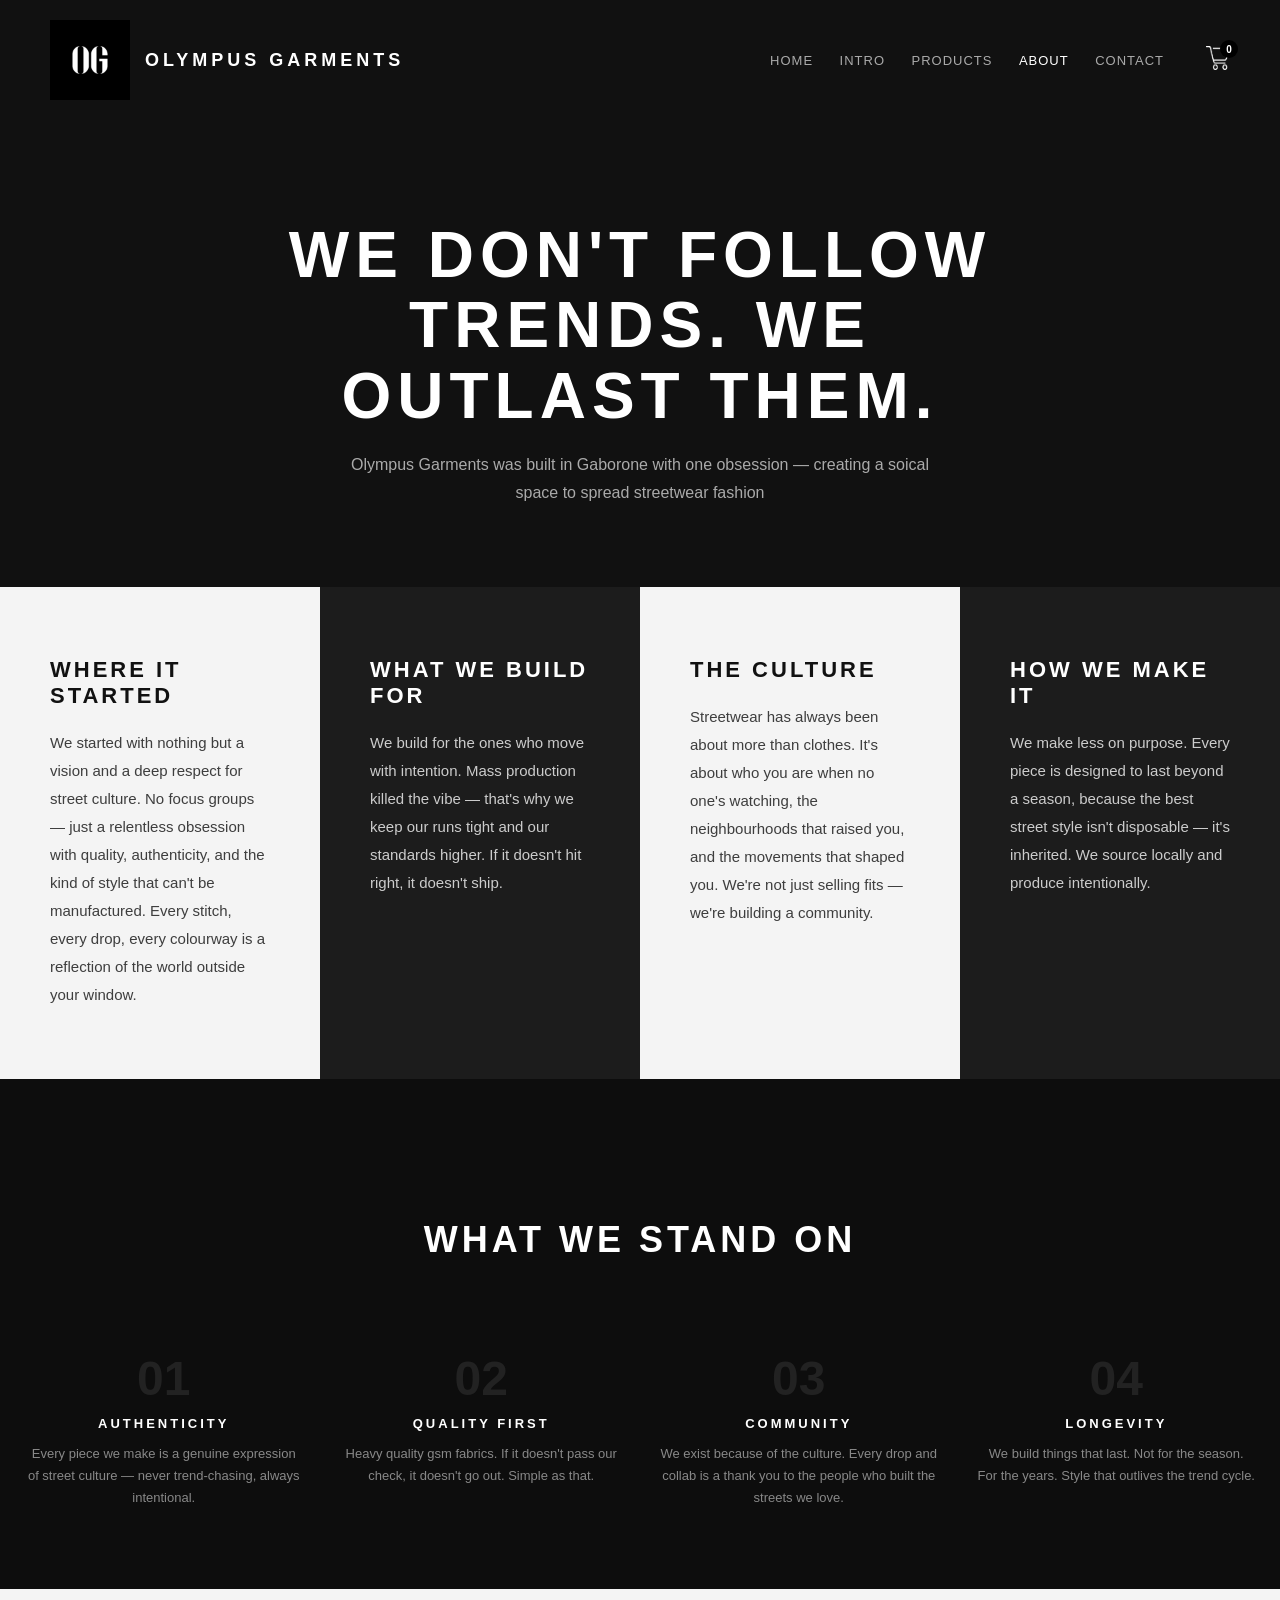
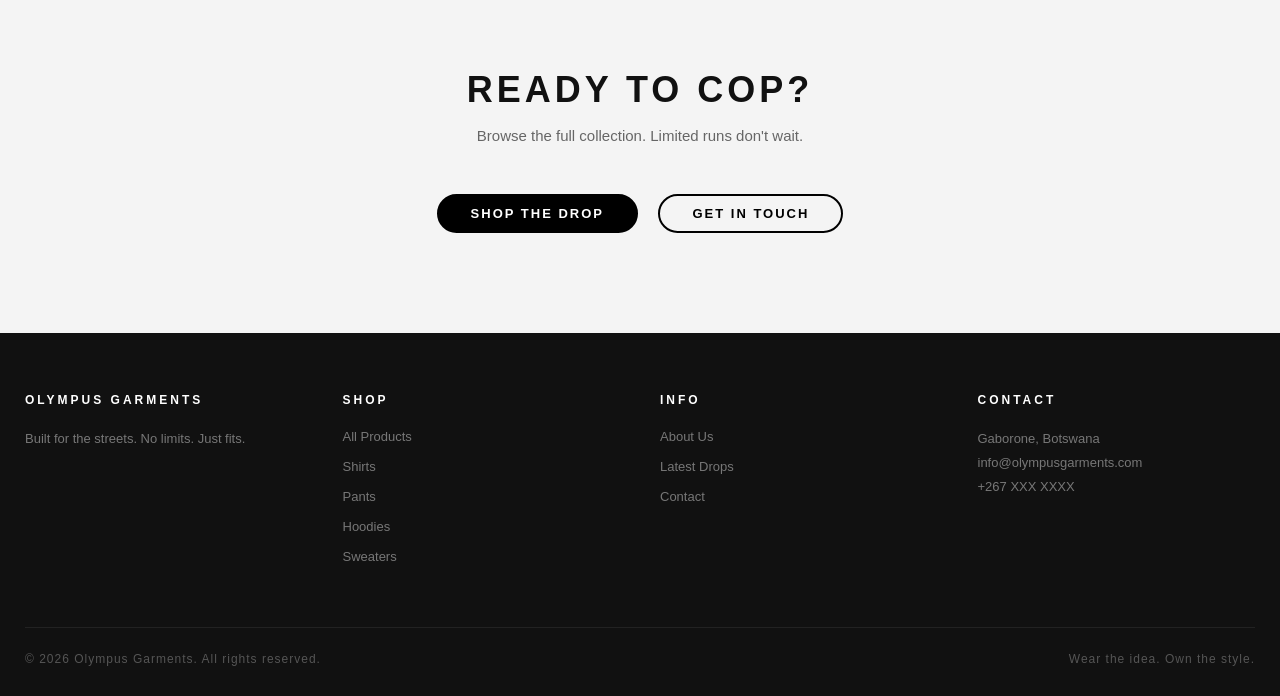
==== commit 115f94f6: "Update about.html" ====
--- a/about.html
+++ b/about.html
@@ -5,7 +5,6 @@
     <meta name="viewport" content="width=device-width, initial-scale=1.0">
     <title>About — Olympus Garments</title>
     <link rel="stylesheet" href="style.css">
-     <script src="script.js"></script>
 </head>
 <body>
 
@@ -39,7 +38,7 @@
 <div class="about-hero">
     <div class="container">
         <h1>We Don't Follow<br>Trends. We<br>Outlast Them.</h1>
-        <p>Olympus Garments was built in Gaborone with one obsession — creating pieces that mean something long after the hype dies down.</p>
+        <p>Olympus Garments was built in Gaborone with one obsession — creating a soical space to spread streetwear fashion</p>
     </div>
 </div>
 
@@ -47,19 +46,19 @@
 <div class="about-blocks">
     <div class="about-block">
         <h3>Where It Started</h3>
-        <p>We started with nothing but a vision and a deep respect for street culture. No corporate backing, no focus groups — just a relentless obsession with quality, authenticity, and the kind of style that can't be manufactured. Every stitch, every drop, every colourway is a reflection of the world outside your window.</p>
+        <p>We started with nothing but a vision and a deep respect for street culture. No focus groups — just a relentless obsession with quality, authenticity, and the kind of style that can't be manufactured. Every stitch, every drop, every colourway is a reflection of the world outside your window.</p>
     </div>
     <div class="about-block">
         <h3>What We Build For</h3>
-        <p>We build for the ones who move with purpose. The ones who dress with intention and never apologize for standing out. Mass production killed the vibe — that's why we keep our runs tight and our standards higher. If it doesn't hit right, it doesn't ship.</p>
+        <p>We build for the ones who move with intention. Mass production killed the vibe — that's why we keep our runs tight and our standards higher. If it doesn't hit right, it doesn't ship.</p>
     </div>
     <div class="about-block">
         <h3>The Culture</h3>
-        <p>Streetwear has always been about more than clothes. It's about who you are when no one's watching, the neighbourhoods that raised you, and the movements that shaped you. We're not just selling fits — we're building a community of people who show up fully, every single day.</p>
+        <p>Streetwear has always been about more than clothes. It's about who you are when no one's watching, the neighbourhoods that raised you, and the movements that shaped you. We're not just selling fits — we're building a community.</p>
     </div>
     <div class="about-block">
         <h3>How We Make It</h3>
-        <p>We make less on purpose. Every piece is designed to last beyond a season, because the best street style isn't disposable — it's inherited. We source responsibly, produce intentionally, and stand behind everything we put our name on. No shortcuts. No excuses.</p>
+        <p>We make less on purpose. Every piece is designed to last beyond a season, because the best street style isn't disposable — it's inherited. We source locally and produce intentionally.</p>
     </div>
 </div>
 
@@ -78,12 +77,12 @@
             <div class="value-item">
                 <span class="value-num">02</span>
                 <h4>Quality First</h4>
-                <p>Tight runs, high standards. If it doesn't pass our check, it doesn't go out. Simple as that.</p>
+                <p>Heavy quality gsm fabrics. If it doesn't pass our check, it doesn't go out. Simple as that.</p>
             </div>
             <div class="value-item">
                 <span class="value-num">03</span>
                 <h4>Community</h4>
-                <p>We exist because of the culture. Every drop is a thank you to the people who built the streets we love.</p>
+                <p>We exist because of the culture. Every drop and collab is a thank you to the people who built the streets we love.</p>
             </div>
             <div class="value-item">
                 <span class="value-num">04</span>
@@ -110,7 +109,7 @@
         <div class="footer-grid">
             <div class="footer-col">
                 <h4>Olympus Garments</h4>
-                <p>Built for the streets. Ready for whatever. No rules. Just fits.</p>
+                <p>Built for the streets. No limits. Just fits.</p>
             </div>
             <div class="footer-col">
                 <h4>Shop</h4>
@@ -137,12 +136,11 @@
         </div>
         <div class="footer-bottom">
             <p>© 2026 Olympus Garments. All rights reserved.</p>
-            <p>Wear the city. Own the noise.</p>
+            <p>Wear the idea. Own the style.</p>
         </div>
     </div>
 </footer>
-
-<script>
+    <script>
     function updateCartCount() {
         const cart = JSON.parse(localStorage.getItem('ogCart') || '[]');
         document.getElementById('cartCount').textContent = cart.reduce((a, i) => a + i.qty, 0);
